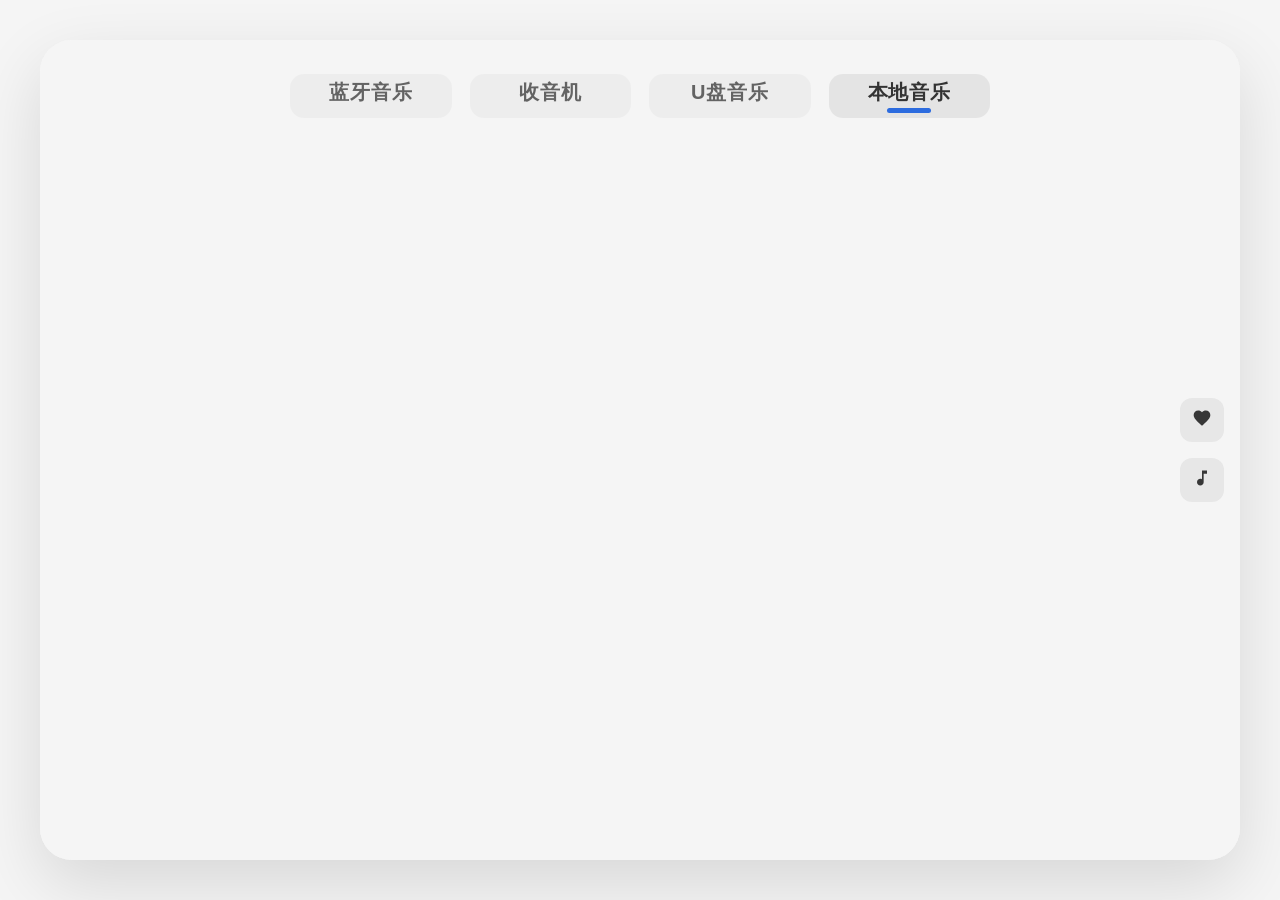
==== web-player/index.html @ 45dc214b "music1.0" ====
<!DOCTYPE html>
<html lang="zh-CN">
<head>
  <meta charset="UTF-8" />
  <meta name="viewport" content="width=device-width, initial-scale=1.0, viewport-fit=cover" />
  <title>三一音乐</title>
  <link rel="stylesheet" href="./styles.css?v=20260715-layout" />
</head>
<body>
  <main class="shell" aria-label="音乐播放器">
    <section class="player-panel" aria-labelledby="appTitle">
      <nav class="tabs" aria-label="音乐来源">
        <button class="tab" data-module="bluetooth" type="button">蓝牙音乐</button>
        <button class="tab" data-module="radio" type="button">收音机</button>
        <button class="tab" data-module="usb" type="button">U盘音乐</button>
        <button class="tab is-active" data-module="local" type="button" aria-current="page">本地音乐</button>
      </nav>

      <div class="hero module-panel is-active" id="localModule">
        <div class="album-container">
          <div class="album-wrap" id="dropZone">
            <img class="album-art" src="./assets/album-cover.png" srcset="./assets/album-cover.png 1x, ./assets/album-cover.png 2x" sizes="(max-width: 767px) 42vw, (max-width: 1199px) 28vw, 220px" alt="专辑封面" />
            <div class="drop-hint">
              <strong>拖拽音频到这里</strong>
              <span>支持 MP3 / WAV / OGG / M4A / LRC</span>
            </div>
          </div>
          <div class="track-meta">
            <h2 id="trackTitle">See You Again</h2>
            <p id="trackArtist">Charlie Puth</p>
          </div>
        </div>
      </div>

      <div class="visualizer-row module-panel is-active" id="localVisualizer">
        <canvas class="audio-visualizer" aria-hidden="true"></canvas>
      </div>

      <div class="side-actions">
        <button class="track-action-button" id="favoritePanelBtn" type="button" title="收藏列表" aria-controls="favoritePanel" aria-expanded="false">
          <svg viewBox="0 0 24 24" width="22" height="22" fill="currentColor"><path d="M12 21.35l-1.45-1.32C5.4 15.36 2 12.28 2 8.5 2 5.42 4.42 3 7.5 3c1.74 0 3.41.81 4.5 2.09C13.09 3.81 14.76 3 16.5 3 19.58 3 22 5.42 22 8.5c0 3.78-3.4 6.86-8.55 11.54L12 21.35z"/></svg>
        </button>
        <button class="track-action-button" id="playlistPanelBtn" type="button" title="播放列表" aria-controls="playlistPanel" aria-expanded="false">
          <svg viewBox="0 0 24 24" width="22" height="22" fill="currentColor"><path d="M12 3v10.55c-.59-.34-1.27-.55-2-.55-2.21 0-4 1.79-4 4s1.79 4 4 4 4-1.79 4-4V7h4V3h-6z"/></svg>
        </button>
      </div>

      <section class="transport module-panel is-active" id="localTransport" aria-label="本地音乐播放控制">
        <div class="progress-row">
          <span id="currentTime">0:00</span>
          <input id="progress" class="range progress" type="range" min="0" max="100" value="0" step="0.1" aria-label="播放进度" />
          <span id="duration">0:00</span>
        </div>
        <div class="controls">
          <button class="icon-button favorite-toggle" id="favoriteToggleBtn" type="button" title="收藏当前曲目" aria-pressed="false">♡</button>
          <button class="icon-button" id="prevBtn" type="button" title="上一首">◀</button>
          <button class="play-button" id="playPauseBtn" type="button" title="播放/暂停" aria-pressed="false">
          <span class="play-icon" aria-hidden="true">▶</span>
          <span class="pause-icon" aria-hidden="true">❚❚</span>
        </button>
          <button class="icon-button" id="nextBtn" type="button" title="下一首">▶</button>
          <button class="icon-button play-mode-button" id="repeatBtn" type="button" title="顺序播放" aria-label="顺序播放" aria-pressed="false"><span class="sequence-icon" aria-hidden="true"><i></i><i></i><i></i></span></button>
          <button class="visually-hidden" id="shuffleBtn" type="button" title="随机播放" aria-pressed="false" tabindex="-1">Shuffle</button>
          <button class="visually-hidden" id="stopBtn" type="button" title="停止" tabindex="-1">Stop</button>
        </div>
        <div class="volume-row">
          <span>音量</span>
          <input id="volume" class="range" type="range" min="0" max="1" value="0.8" step="0.01" aria-label="音量" />
          <strong id="volumeValue">80%</strong>
        </div>
      </section>

      <section class="feature-module usb-module module-panel" id="usbModule" aria-label="U盘音乐">
        <div class="hero" id="usbHero">
          <div class="album-container">
            <div class="album-wrap" id="usbDropZone">
              <img class="album-art" src="./assets/album-cover.png" srcset="./assets/album-cover.png 1x, ./assets/album-cover.png 2x" sizes="(max-width: 767px) 42vw, (max-width: 1199px) 28vw, 220px" alt="专辑封面" />
              <div class="drop-hint">
                <strong>等待USB设备连接</strong>
                <span>支持 MP3 / WAV / OGG / M4A</span>
              </div>
            </div>
            <div class="track-meta">
              <h2 id="usbTrackTitle">未选择音乐</h2>
              <p id="usbTrackMeta">等待USB设备连接</p>
            </div>
          </div>
        </div>
        <div class="visualizer-row" id="usbVisualizer">
          <canvas class="audio-visualizer" aria-hidden="true"></canvas>
        </div>
        <section class="transport module-panel" id="usbTransport" aria-label="U盘音乐播放控制">
          <div class="progress-row">
            <span id="usbCurrentTime">0:00</span>
            <input id="usbProgress" class="range progress" type="range" min="0" max="100" value="0" step="0.1" aria-label="U盘播放进度" />
            <span id="usbDuration">0:00</span>
          </div>
          <div class="controls">
            <button class="icon-button favorite-toggle" id="usbFavoriteToggleBtn" type="button" title="收藏当前曲目" aria-pressed="false">♡</button>
            <button class="icon-button" id="usbPrevBtn" type="button" title="上一首">◀</button>
            <button class="play-button" id="usbPlayBtn" type="button" title="播放/暂停" aria-pressed="false">
              <span class="play-icon" aria-hidden="true">▶</span>
              <span class="pause-icon" aria-hidden="true">❚❚</span>
            </button>
            <button class="icon-button" id="usbNextBtn" type="button" title="下一首">▶</button>
            <button class="icon-button play-mode-button" id="usbPlayModeBtn" type="button" title="顺序播放" aria-label="顺序播放" aria-pressed="false"><span class="sequence-icon" aria-hidden="true"><i></i><i></i><i></i></span></button>
            <button class="visually-hidden" id="usbStopBtn" type="button" title="停止" tabindex="-1">Stop</button>
          </div>
          <div class="volume-row">
            <span>音量</span>
            <input id="usbVolume" class="range" type="range" min="0" max="1" value="0.8" step="0.01" aria-label="U盘音量" />
            <strong id="usbVolumeValue">80%</strong>
          </div>
        </section>
      </section>
      <section class="feature-module bluetooth-module module-panel" id="bluetoothModule" aria-label="蓝牙音乐">
        <div class="bluetooth-stage" role="group" aria-label="蓝牙音乐控制台">
          <div class="bluetooth-offline" id="btOfflinePanel">
            <img src="./assets/bluetooth/bt-offline.png" alt="蓝牙未连接" />
            <p>蓝牙音频尚未连接</p>
            <button class="bluetooth-open-button" id="btScanBtn" type="button">搜索蓝牙</button>
          </div>
          <div class="bluetooth-player" id="btPlayerPanel">
            <div class="bluetooth-album">
              <img src="./assets/bluetooth/bt-album.png" alt="蓝牙音乐封面" />
            </div>
            <h2 id="btNowPlaying">Bluetooth device not connected</h2>
            <p id="btDeviceMeta">Connect a device to use playback controls</p>
            <div class="bluetooth-track-meta"><span id="btArtist">Bluetooth Audio</span><span id="btAlbum">External Device</span></div>
            <div class="visualizer-row" id="btVisualizer">
              <canvas class="audio-visualizer" aria-hidden="true"></canvas>
            </div>
            <div class="bluetooth-progress">
              <span id="btElapsed">0:00</span>
              <div class="bluetooth-progress-track" id="btProgressTrack" role="slider" aria-label="蓝牙播放进度" aria-valuemin="0" aria-valuemax="232" aria-valuenow="0" tabindex="0"><i id="btProgressNeedle"></i></div>
              <span id="btDuration">--:--</span>
            </div>
            <div class="feature-controls bluetooth-controls">
              <button class="icon-button" id="btPrevBtn" type="button" aria-label="上一首">Prev</button>
              <button class="play-button small-play" id="btPlayBtn" type="button" aria-label="播放或暂停">
                <span class="play-icon" aria-hidden="true">▶</span>
                <span class="pause-icon" aria-hidden="true">❚❚</span>
              </button>
              <button class="icon-button" id="btNextBtn" type="button" aria-label="下一首">Next</button>
            </div>
            <div class="bluetooth-mode-row">
              <button class="bluetooth-mode-button" id="btPlayModeBtn" type="button">全部循环</button>
              <button class="bluetooth-mode-button" id="btDisconnectBtn" type="button">断开连接</button>
            </div>
            <div class="module-volume bluetooth-volume">
              <input id="btVolume" class="range" type="range" min="0" max="1" value="0.7" step="0.01" aria-label="蓝牙音量" />
              <strong id="btVolumeValue">70%</strong>
            </div>
          </div>
          <p class="module-status bluetooth-status" id="btStatus">点击搜索蓝牙，查找可连接设备</p>
          <div class="bluetooth-device-panel">
            <div class="bluetooth-device-head"><span>可用设备</span><button class="bluetooth-refresh-button" id="btRefreshBtn" type="button">搜索设备</button></div>
            <ol class="device-list" id="btDeviceList" aria-live="polite"></ol>
          </div>
        </div>
      </section>

      <section class="feature-module radio-module module-panel" id="radioModule" aria-label="收音机">
        <div class="radio-stage" role="group" aria-label="收音机控制台">
          <div class="radio-mode-row">
            <div class="radio-band-switch" role="group" aria-label="收音机模式"><button class="is-active" id="radioFmBtn" type="button">FM</button><button id="radioAmBtn" type="button">AM</button></div>
          </div>
          <div class="radio-frequency-display"><span id="radioFrequency">87.0</span><div class="radio-meta-stack"><span id="radioStereo" class="stereo-icon" aria-hidden="true">ST</span><span id="radioSignal">3级</span><small id="radioUnit">MHz</small></div></div>
          <div class="radio-program-info" aria-live="polite"><strong id="radioStationName">City FM</strong><span id="radioProgramName">Morning Live</span><small id="radioHostName">Host: Studio</small></div>
          <div class="frequency-rail" aria-hidden="true"><span id="radioFreqMin">87.0</span><div class="frequency-track"><i id="radioNeedle"></i></div><span id="radioFreqMax">108.0</span></div>
          <p class="module-status" id="radioStatus">收音机待机，点击播放开始调频</p>
          <div class="radio-controls-row">
            <button class="icon-button" id="radioFavoriteBtn" type="button" title="收藏当前电台" aria-pressed="false">
              <img src="assets/radio/favorite.png" alt="收藏" width="48" height="48"/>
            </button>
            <div class="radio-controls-group">
              <button class="icon-button" id="radioPrevStationBtn" type="button" title="上一台">
                <img src="assets/radio/prev-station.png" alt="上一台" width="48" height="48"/>
              </button>
              <button class="icon-button" id="radioTuneDownBtn" type="button" title="微调频左">
                <img src="assets/radio/tune-down.png" alt="微调频左" width="48" height="48"/>
              </button>
              <button class="play-button" id="radioPlayBtn" type="button" title="播放/暂停">
                <img class="play-icon" src="assets/radio/play.png" alt="播放" width="56" height="56"/>
                <div class="pause-icon" aria-hidden="true">
                  <svg viewBox="0 0 70 70" width="56" height="56" fill="none">
                    <circle cx="35" cy="35" r="35" fill="#2181FF"/>
                    <path fill-rule="evenodd" clip-rule="evenodd" d="M28 20.571V48.8813C28 49.9173 29.1398 50.5496 30.0195 50.0001L35 47.0881V22.9119L30.0195 19.4521C29.1398 18.9026 28 19.535 28 20.571Z" fill="white"/>
                    <path fill-rule="evenodd" clip-rule="evenodd" d="M42 20.571V48.8813C42 49.9173 43.1398 50.5496 44.0195 50.0001L49 47.0881V22.9119L44.0195 19.4521C43.1398 18.9026 42 19.535 42 20.571Z" fill="white"/>
                  </svg>
                </div>
              </button>
              <button class="icon-button" id="radioTuneUpBtn" type="button" title="微调频右">
                <img src="assets/radio/tune-up.png" alt="微调频右" width="48" height="48"/>
              </button>
              <button class="icon-button" id="radioNextStationBtn" type="button" title="下一台">
                <img src="assets/radio/next-station.png" alt="下一台" width="48" height="48"/>
              </button>
            </div>
            <button class="icon-button" id="radioScanBtn" type="button" title="搜台">
              <img src="assets/radio/scan.png" alt="搜台" width="48" height="48"/>
            </button>
          </div>
          <div class="radio-list-container">
            <div class="radio-list-head"><h3>电台列表</h3><span id="radioModeLabel">全部电台</span></div>
            <div class="preset-grid" id="presetGrid" aria-live="polite"></div>
          </div>
          <div class="module-volume"><button class="radio-volume-step" id="radioVolumeDownBtn" type="button">-</button><span>音量</span><input id="radioVolume" class="range" type="range" min="0" max="1" value="0.6" step="0.01" aria-label="收音机音量" /><strong id="radioVolumeValue">60%</strong><button class="radio-volume-step" id="radioVolumeUpBtn" type="button">+</button></div>
        </div>
      </section>

    </section>

    <aside class="drawer-panel favorite-panel" id="favoritePanel" aria-labelledby="favoriteTitle" aria-hidden="true">
      <div class="playlist-head"><div><p class="eyebrow">Favorite List</p><h2 id="favoriteTitle">收藏列表 <span id="favoriteCount">(0)</span></h2></div><button class="drawer-close" data-close-panel type="button" title="关闭收藏列表">×</button></div>
      <ol class="playlist" id="favoriteList" aria-live="polite"></ol>
    </aside>

    <aside class="drawer-panel playlist-panel" id="playlistPanel" aria-labelledby="playlistTitle" aria-hidden="true">
      <div class="playlist-head"><div><p class="eyebrow">Music List</p><h2 id="playlistTitle">音乐列表 <span id="trackCount">(0)</span></h2></div><label class="import-button" id="importButton">导入音乐<input id="fileInput" type="file" accept="audio/*,.mp3,.wav,.ogg,.m4a,.aac,.flac,.opus" multiple /></label><button class="scan-button" id="playlistScanBtn" type="button">扫描文件</button><button class="drawer-close" data-close-panel type="button" title="关闭播放列表">×</button></div>
      <div class="playlist-tools"><input id="searchInput" type="search" placeholder="搜索歌曲或歌手" aria-label="搜索播放列表" /><button id="clearBtn" type="button">清空列表</button><button id="usbSortBtn" type="button" class="sort-button">排序</button></div>
      <section class="import-progress-panel" id="importProgressPanel" aria-live="polite" aria-hidden="true"><div class="import-progress-head"><strong id="importProgressTitle">导入准备中</strong><span id="importProgressCount">0/0</span></div><div class="import-progress-bar" aria-hidden="true"><i id="importProgressFill"></i></div><ol class="import-status-list" id="importStatusList"></ol><div class="import-result" id="importResult" hidden><p id="importResultSummary"></p><ul id="importFailedList"></ul></div></section>
      <ol class="playlist" id="playlist" aria-live="polite"></ol>
      <footer class="tips"><span>Space 播放/暂停</span><span>← / → 快退快进</span><span>↑ / ↓ 调节音量</span></footer>
    </aside>

    <div class="usb-toast" id="usbToast" role="status" aria-live="polite"></div>
    <button class="drawer-backdrop" id="drawerBackdrop" type="button" aria-label="关闭面板"></button>
  </main>
  <audio id="audio">
  <script src="./app.js?v=20260715-layout"></script>
</body>
</html>
---- web-player/styles.css ----
:root {
  --bg: #11172a;
  --surface: rgba(24, 32, 58, 0.94);
  --surface-strong: rgba(28, 38, 70, 0.98);
  --text: #f1f4ff;
  --muted: #9aa3bb;
  --muted-strong: #c8cde0;
  --blue: #2d6cdf;
  --blue-press: #1f55b8;
  --line: rgba(241, 244, 255, 0.14);
  --danger: #e60000;
  --shadow: 0 24px 68px rgba(0, 0, 0, 0.32);
  --white: #fff;
  --white-03: rgba(255, 255, 255, 0.03);
  --white-06: rgba(255, 255, 255, 0.06);
  --white-07: rgba(255, 255, 255, 0.07);
  --white-08: rgba(255, 255, 255, 0.08);
  --white-09: rgba(255, 255, 255, 0.09);
  --white-1: rgba(255, 255, 255, 0.1);
  --white-12: rgba(255, 255, 255, 0.12);
  --white-14: rgba(255, 255, 255, 0.14);
  --white-16: rgba(255, 255, 255, 0.16);
  --white-18: rgba(255, 255, 255, 0.18);
  --white-22: rgba(255, 255, 255, 0.22);
  --white-32: rgba(255, 255, 255, 0.32);
  --white-42: rgba(255, 255, 255, 0.42);
  --white-52: rgba(255, 255, 255, 0.52);
  --white-58: rgba(255, 255, 255, 0.58);
  --white-62: rgba(255, 255, 255, 0.62);
  --white-68: rgba(255, 255, 255, 0.68);
  --white-72: rgba(255, 255, 255, 0.72);
  --white-76: rgba(255, 255, 255, 0.76);
  --white-82: rgba(255, 255, 255, 0.82);
  --black: #000;
  --black-3: rgba(5, 8, 18, 0.3);
  --black-32: rgba(0, 0, 0, 0.32);
  --black-44: rgba(0, 0, 0, 0.44);
  --black-48: rgba(0, 0, 0, 0.48);
  --black-7: rgba(7, 11, 30, 0.7);
  --black-76: rgba(0, 0, 0, 0.76);
  --black-82: rgba(10, 14, 28, 0.82);
  --black-86: rgba(8, 12, 27, 0.86);
  --feature-bg: #000;
  --feature-text: #fff;
  --feature-muted: #bababa;
  --feature-muted-strong: #d8d8d8;
  --feature-border: #535c7e;
  --feature-active-bg: #f7f7f8;
  --feature-active-text: #111;
  --feature-control-bg: #1a1c1d;
  --feature-control-text: #e1e1e1;
  --feature-disabled: #ada8ad;
  --feature-success: #7ee2a8;
  --feature-info: #9fb9ff;
  --feature-warning: #ffd66b;
  --feature-error: #ff8c8c;
  --track-bg: #3b3f4a;
  --track-inner: #313746;
  --track-outer: #242c48;
  --track-border: rgba(255, 255, 255, 0.07);
  --track-glow: rgba(10, 14, 28, 0.72);
  --album-blur: rgba(10, 14, 28, 0.08);
  --scrollbar-thumb: rgba(255, 255, 255, 0.22);
  --scrollbar-thumb-light: rgba(255, 255, 255, 0.42);
  --progress-bg: rgba(255, 255, 255, 0.18);
  --progress-thumb: #fff;
  --progress-thumb-shadow: rgba(255, 255, 255, 0.14);
  --radio-bg: #000;
  --radio-frequency: #fff;
  --radio-frequency-small: rgba(255, 255, 255, 0.68);
  --radio-program: #d8d8d8;
  --radio-program-strong: #fff;
  --radio-program-muted: #adacad;
  --radio-band-bg: rgba(255, 255, 255, 0.06);
  --radio-band-text: rgba(255, 255, 255, 0.62);
  --radio-band-active-bg: rgba(255, 255, 255, 0.94);
  --radio-band-active-text: #111;
  --radio-stage-band-bg: rgba(43, 44, 55, 0.52);
  --radio-stage-band-text: #aca8ad;
  --radio-stage-band-active-bg: #f7f7f8;
  --radio-stage-band-active-text: #150e0d;
  --radio-favorite: #bababa;
  --radio-favorite-active: #ffd66b;
  --radio-favorite-bg: rgba(255, 255, 255, 0.06);
  --radio-favorite-active-bg: rgba(255, 214, 107, 0.16);
  --radio-frequency-track: rgba(255, 255, 255, 0.16);
  --radio-frequency-bar: #919191;
  --radio-frequency-bar-dot: #919191;
  --radio-frequency-thumb: #fff;
  --radio-frequency-thumb-shadow: rgba(255, 255, 255, 0.12);
  --radio-presets-bg: transparent;
  --radio-presets-text: #ada8ad;
  --radio-presets-active-bg: #1a1c1d;
  --radio-presets-active-text: #fff;
  --radio-presets-favorite-text: #e1e1e1;
  --radio-presets-signal: rgba(255, 255, 255, 0.18);
  --radio-presets-signal-active: #fff;
  --radio-empty-text: #ada8ad;
  --radio-empty-bg: rgba(255, 255, 255, 0.04);
  --radio-stage-controls-bg: rgba(255, 255, 255, 0.15);
  --radio-stage-controls-text: #ffffff;
  --radio-stage-play-bg: #f7f7f8;
  --radio-stage-play-text: #111;
  --radio-stage-play-border: rgba(255, 255, 255, 0.82);
  --radio-stage-volume-bg: #2b2c37;
  --radio-stage-volume-thumb-shadow: none;
  --radio-controls-group-bg: rgba(255, 255, 255, 0.08);
  --radio-controls-icon-color: #ffffff;
  --radio-controls-icon-bg: rgba(255, 255, 255, 0.1);
  --radio-controls-icon-hover-bg: rgba(255, 255, 255, 0.15);
  --radio-controls-icon-active-bg: rgba(255, 255, 255, 0.2);
  --radio-controls-icon-filter: invert(0.95) hue-rotate(180deg);
  --bluetooth-bg: #000;
  --bluetooth-text: #fff;
  --bluetooth-muted: #bababa;
  --bluetooth-muted-strong: #d8d8d8;
  --bluetooth-border: #535c7e;
  --bluetooth-album: #d8d8d8;
  --bluetooth-device-text: #ffffff;
  --bluetooth-device-meta: #d7def2;
  --bluetooth-device-paired: #8fa8ff;
  --bluetooth-device-connected: #8ff0b4;
  --bluetooth-device-connect-bg: transparent;
  --bluetooth-device-connect-text: #e1e1e1;
  --bluetooth-device-connect-active-bg: #f7f7f8;
  --bluetooth-device-connect-active-text: #111;
  --bluetooth-progress-bg: #101010;
  --bluetooth-progress-fill: #e1e1e1;
  --bluetooth-progress-thumb: #e1e1e1;
  --bluetooth-controls-bg: transparent;
  --bluetooth-controls-text: #e1e1e1;
  --bluetooth-controls-play-bg: #f7f7f8;
  --bluetooth-controls-play-text: #111;
  --bluetooth-controls-play-shadow: 0 0 0 0 rgba(255, 255, 255, 0);
  --bluetooth-controls-play-active-bg: #7ee2a8;
  --bluetooth-controls-play-active-text: #03150b;
  --bluetooth-controls-play-active-shadow: 0 0 0 8px rgba(126, 226, 168, 0.15);
  --bluetooth-status: #f4f7ff;
  --bluetooth-device-head: #ada8ad;
  --bluetooth-empty-text: #6d6e6f;
  --bluetooth-empty-border: rgba(255, 255, 255, 0.12);
  --bluetooth-progress-playing-bg: #131313;
  --bluetooth-controls-playing-bg: #e1e1e1;
  --bluetooth-controls-playing-text: #0e0e0e;
  --bluetooth-controls-playing-shadow: none;
  --bt-fill: 0%;
  --radio-fill: 51%;
  --dialog-bg: rgba(17, 23, 42, 0.96);
  --dialog-now-playing-bg: rgba(8, 12, 27, 0.42);
  --dialog-summary-bg: rgba(8, 12, 27, 0.36);
  --import-panel-bg: rgba(8, 12, 27, 0.46);
  --playlist-input-bg: rgba(13, 18, 34, 0.82);
  --preset-name-color: rgba(255, 255, 255, 0.56);
  --blue-hover: #377cff;
  --import-error-text: #ffb1b1;
  --bluetooth-device-meta-color: #f2f6ff;
  --bluetooth-track-meta-color: #d8e2ff;
  --bluetooth-track-meta-playing-color: #828282;
  /* Native Android injects the real status-bar inset; CSS env() remains as a browser fallback. */
  --native-status-bar-top: 24px;
  --status-gap: 8px;
  --status-safe-top: max(18px, calc(env(safe-area-inset-top) + var(--status-gap)), calc(var(--native-status-bar-top) + var(--status-gap)));
  --tabs-block-height: 54px;
  --module-safe-top: calc(var(--status-safe-top) + var(--tabs-block-height));

  font-family: Roboto, "PingFang SC", "Microsoft YaHei", Arial, sans-serif;
}

* { box-sizing: border-box; -webkit-tap-highlight-color: transparent; }
html, body { width: 100%; height: 100%; margin: 0; color: var(--text); background-color: var(--bg); background-image: url("./assets/blue-texture.png"); background-size: cover; background-position: center; overflow: hidden; overscroll-behavior: none; }
body { min-width: 320px; display: flex; justify-content: center; align-items: center; font-size: 16px; line-height: 1.55; }
button, input { font: inherit; }
button { min-width: 44px; min-height: 44px; border: 0; color: inherit; cursor: pointer; user-select: none; }
button:disabled { cursor: not-allowed; opacity: 0.42; }
button:focus-visible, input:focus-visible { outline: 3px solid rgba(72, 132, 255, 0.86); outline-offset: 3px; }
button:active:not(:disabled) { transform: scale(0.96); }
h1, h2, h3, p { margin: 0; }

.visually-hidden { position: absolute !important; width: 1px !important; height: 1px !important; padding: 0 !important; margin: -1px !important; overflow: hidden !important; clip: rect(0, 0, 0, 0) !important; white-space: nowrap !important; border: 0 !important; }

/* Mobile-first shell: content stays centered and fills the available viewport. */
.shell { position: relative; width: min(100vw, 1440px); height: 100dvh; min-height: 560px; max-height: 100dvh; margin: 0 auto; overflow: hidden; background: var(--bg); box-shadow: var(--shadow); }
.player-panel { position: absolute; inset: 0; overflow: hidden; isolation: isolate; background-color: var(--bg); background-image: url("./assets/blue-texture.png"); background-size: cover; background-position: center; }
.player-panel::before { position: absolute; inset: 0; content: ""; background: rgba(17, 23, 42, 0.82); pointer-events: none; z-index: -1; }
.module-panel { display: none; }
.module-panel.is-active { display: block; }
.hero.module-panel.is-active {
  display: flex;
}
.feature-module.bluetooth-module.is-active,
.feature-module.radio-module.is-active {
  display: flex !important;
  align-items: center;
  justify-content: center;
}
body:not(.module-local) #localModule,
body:not(.module-local) #localTransport {
  display: none !important;
}

body.module-bluetooth .bluetooth-module { display: flex; align-items: center; justify-content: center; }
body.module-radio .radio-module { display: flex; align-items: center; justify-content: center; }
body.module-usb .usb-module { display: block; }
body.module-usb #localModule,
body.module-usb #localTransport {
  display: none !important;
}
body.module-radio .side-actions { display: none; }

.tabs { position: absolute; left: max(16px, env(safe-area-inset-left)); right: max(16px, env(safe-area-inset-right)); top: var(--status-safe-top); z-index: 5; display: grid; grid-template-columns: repeat(4, minmax(0, 1fr)); gap: 8px; max-width: 680px; margin: 0 auto; }
.tab { position: relative; min-height: 44px; padding: 0 8px 8px; border-radius: 14px; color: var(--white-58); background: var(--white-03); font-size: clamp(14px, 4vw, 18px); font-weight: 600; letter-spacing: .04em; }
.tab.is-active { color: var(--text); background: var(--white-07); }
.tab.is-active::after { position: absolute; left: 50%; bottom: 5px; width: 44px; height: 5px; content: ""; border-radius: 999px; transform: translateX(-50%); background: var(--blue); }

.hero { position: absolute; left: 16px; right: 16px; top: max(clamp(88px, 13dvh, 132px), calc(var(--module-safe-top) + 12px)); bottom: 380px; display: flex; flex-direction: row; align-items: center; justify-content: center; gap: 24px; text-align: center; }
.hero .album-container { display: flex; flex-direction: column; align-items: center; gap: 16px; }
.hero .album-wrap { flex-shrink: 0; }
.hero .track-meta { text-align: center; }
.album-wrap { position: relative; overflow: hidden; }
.bluetooth-album { position: relative; }

.visualizer-row {
  position: absolute;
  left: 16px;
  right: 16px;
  bottom: calc(max(18px, env(safe-area-inset-bottom)) + 180px);
  height: 220px;
  display: flex;
  align-items: center;
  justify-content: center;
  pointer-events: none;
}

.visualizer-row .audio-visualizer {
  width: 100%;
  height: 100%;
  opacity: 0;
  transition: opacity 0.3s ease;
}

.visualizer-row .audio-visualizer.is-active {
  opacity: 1;
}
.side-actions { position: absolute; right: 16px; top: 50%; transform: translateY(-50%); display: flex; flex-direction: column; align-items: center; justify-content: center; gap: 16px; z-index: 5; }
body.has-drawer .side-actions { display: none; }
.side-actions .track-action-button svg { width: 20px; height: 20px; }
.album-wrap { position: relative; width: clamp(200px, min(60vw, 42dvh), 340px); aspect-ratio: 1; display: grid; place-items: center; overflow: hidden; border-radius: 50%; background: repeating-radial-gradient(circle, var(--white-08) 0 1px, rgba(255,255,255,.02) 1px 3px), radial-gradient(circle, var(--track-bg) 0%, var(--track-inner) 68%, var(--track-outer) 69%, #1c2441 78%, transparent 79%); box-shadow: 0 26px 58px var(--black-7), inset 0 0 0 1px var(--track-border); transition: transform 220ms ease, box-shadow 220ms ease; }
.album-wrap::before { position: absolute; inset: -18%; content: ""; background-image: var(--album-bg, url("./assets/album-cover.png")); background-size: cover; background-position: center; filter: blur(18px); opacity: .42; transform: scale(1.08); }
.album-wrap::after { position: absolute; inset: 0; content: ""; background: radial-gradient(circle, var(--album-blur) 0 54%, var(--track-glow) 100%); pointer-events: none; }
.album-wrap.is-playing { animation: spin 18s linear infinite; }
.album-wrap.is-dragging { box-shadow: 0 0 0 4px rgba(45,108,223,.38), 0 26px 58px var(--black-76); }
.album-art { position: relative; z-index: 1; width: 67%; height: 67%; object-fit: cover; border-radius: 50%; box-shadow: 0 10px 28px rgba(0,0,0,.28); }
.drop-hint { position: absolute; left: 8%; right: 8%; bottom: 13%; z-index: 2; display: grid; gap: 2px; padding: 8px 10px; border-radius: 999px; color: var(--white); background: rgba(7,10,20,.7); font-size: 12px; opacity: 0; pointer-events: none; transition: opacity 180ms ease; }
.album-wrap:hover .drop-hint, .album-wrap.is-dragging .drop-hint { opacity: 1; }
.track-meta { display: grid; gap: 4px; min-width: 0; }
.eyebrow, #appTitle { display: none; }
#trackTitle, #usbTrackTitle { max-width: min(88vw, 560px); overflow: hidden; color: var(--text); font-size: clamp(22px, 6vw, 30px); font-weight: 700; line-height: 1.25; text-overflow: ellipsis; white-space: nowrap; }
#trackArtist, #usbTrackMeta { max-width: min(88vw, 560px); overflow: hidden; color: var(--muted); font-size: clamp(14px, 4vw, 18px); line-height: 1.55; text-overflow: ellipsis; white-space: nowrap; }

.track-info-row { display: flex; align-items: center; justify-content: space-between; width: 100%; gap: 16px; }
.track-info-row .track-meta { flex: 1; min-width: 0; text-align: left; }
.track-actions { display: flex; gap: 12px; }
.track-action-button { width: 44px; height: 44px; border-radius: 12px; color: var(--white-76); background: var(--white-06); font-size: 22px; line-height: 1; transition: background-color 160ms ease, color 160ms ease; }
.track-action-button:hover, .track-action-button:focus-visible, .track-action-button.is-active { color: var(--white); background: rgba(45,108,223,.22); }


.transport { position: absolute; left: 16px; right: 16px; bottom: calc(max(18px, env(safe-area-inset-bottom)) + 55px); display: flex; flex-direction: column; gap: 32px; }
.progress-row { display: grid; grid-template-columns: 42px minmax(0, 1fr) 42px; align-items: center; gap: 10px; color: var(--muted-strong); font-size: 14px; font-variant-numeric: tabular-nums; }
.progress-row span:first-child { text-align: right; }
.range { width: 100%; height: 8px; appearance: none; border-radius: 999px; background: linear-gradient(to right, var(--text) var(--fill, 0%), var(--progress-bg) var(--fill, 0%)); outline: none; }
.range::-webkit-slider-thumb { width: 20px; height: 20px; appearance: none; border: 0; border-radius: 50%; background: var(--progress-thumb); box-shadow: 0 0 0 4px var(--progress-thumb-shadow); }
.range::-moz-range-thumb { width: 20px; height: 20px; border: 0; border-radius: 50%; background: var(--progress-thumb); box-shadow: 0 0 0 4px var(--progress-thumb-shadow); }
.controls { display: grid; grid-template-columns: repeat(5, minmax(44px, 1fr)); align-items: center; justify-items: center; gap: 10px; width: 100%; max-width: 620px; margin: 0 auto; }
.icon-button, .play-button, .import-button, .playlist-tools button, .drawer-close, .side-button, .feature-button, .device-connect, .preset-button, .mini-button { display: inline-flex; align-items: center; justify-content: center; transition: background-color 160ms ease, color 160ms ease, opacity 160ms ease, transform 160ms ease, box-shadow 160ms ease; }
.icon-button { width: 48px; height: 48px; padding: 0; border-radius: 50%; color: var(--text); background: var(--white-06); font-size: 26px; line-height: 1; }
.icon-button:hover, .icon-button:focus-visible, .icon-button[aria-pressed="true"] { color: var(--text); background: rgba(45,108,223,.24); }
.play-mode-button { color: var(--text); font-size: 0; font-weight: 700; }
.play-mode-button[data-mode="loop"] { background: rgba(45,108,223,.3); }
.play-mode-button[data-mode="single"] { background: rgba(126,226,168,.2); }
.play-mode-button[data-mode="random"] { background: rgba(255,255,255,.13); }
.play-mode-button[data-mode="list"] { color: var(--muted-strong); background: var(--white-06); }
.play-mode-glyph { position: relative; display: inline-block; width: 24px; height: 24px; color: currentColor; }
.play-mode-svg { display: block; width: 24px; height: 24px; overflow: visible; color: currentColor; }
.play-mode-glyph-list { display: grid; align-content: center; gap: 4px; }
.play-mode-glyph-list i { display: block; width: 22px; height: 3px; margin: 0 auto; border-radius: 999px; background: currentColor; box-shadow: 0 0 8px rgba(255,255,255,.16); }
.sequence-icon { display: grid; gap: 4px; width: 22px; }
.sequence-icon i { display: block; height: 3px; border-radius: 999px; background: var(--text); }
.favorite-toggle { color: var(--white); background: transparent; font-size: 34px; text-shadow: 0 0 0 rgba(0,0,0,0); }
.favorite-toggle[aria-pressed="false"] { color: var(--white); background: transparent; }
.favorite-toggle[aria-pressed="true"] { color: var(--danger); background: rgba(230,0,0,.12); animation: heartPulse 240ms ease; }
.play-button { width: 68px; height: 68px; padding-left: 4px; border-radius: 50%; color: var(--white); background: var(--blue); font-size: 32px; line-height: 1; box-shadow: 0 14px 34px rgba(45,108,223,.28); display: flex; align-items: center; justify-content: center; }
.play-button:hover, .play-button:focus-visible { background: var(--blue-hover); }
.play-button:active { background: var(--blue-press); }
.play-button .pause-icon { display: none; }
.play-button.is-playing .play-icon { display: none; }
.play-button.is-playing .pause-icon { display: inline; }

.placeholder-overlay {
  position: absolute;
  inset: 0;
  display: flex;
  align-items: center;
  justify-content: center;
  color: rgba(255,255,255,0.4);
  font-size: 28px;
  pointer-events: none;
  z-index: 0;
}
.volume-row { display: grid; grid-template-columns: 42px minmax(0, 1fr) 48px; align-items: center; gap: 12px; max-width: 520px; width: 100%; margin: 0 auto; color: var(--muted-strong); font-size: 14px; }
.volume-row strong { text-align: right; }



.drawer-backdrop { position: absolute; inset: 0; z-index: 6; background: var(--black-3); opacity: 0; pointer-events: none; transition: opacity 220ms ease; }
.shell.has-drawer .drawer-backdrop { opacity: 1; pointer-events: auto; }
.drawer-panel { position: absolute; top: 0; right: 0; z-index: 7; width: min(92vw, 420px); height: 100%; display: flex; min-width: 0; flex-direction: column; padding: max(22px, env(safe-area-inset-top)) 18px max(22px, env(safe-area-inset-bottom)); background: var(--surface-strong); border-left: 1px solid var(--line); box-shadow: -28px 0 68px var(--black-44); transform: translateX(104%); opacity: 0; pointer-events: none; transition: transform 260ms cubic-bezier(.22,1,.36,1), opacity 200ms ease; }
.drawer-panel.is-open { transform: translateX(0); opacity: 1; pointer-events: auto; }
.usb-toast { position: absolute; left: 50%; top: calc(var(--status-safe-top) + 54px); z-index: 12; max-width: min(86vw, 520px); padding: 10px 16px; border: 1px solid var(--white-14); border-radius: 999px; color: var(--white); background: var(--black-86); box-shadow: 0 14px 34px var(--black-32); opacity: 0; pointer-events: none; transform: translate(-50%, -12px); transition: opacity 180ms ease, transform 180ms ease; }
.usb-toast.is-visible { opacity: 1; transform: translate(-50%, 0); }
.feature-module.usb-module { display: none; position: absolute; inset: 0; left: 0; right: 0; top: 0; bottom: 0; overflow: visible; padding: 0; }
body.module-usb .feature-module.usb-module { display: block; }
.usb-module .hero { position: absolute; left: 16px; right: 16px; top: max(clamp(88px, 13dvh, 132px), calc(var(--module-safe-top) + 12px)); bottom: 380px; display: flex; flex-direction: row; align-items: center; justify-content: center; gap: 24px; text-align: center; }
.usb-module .visualizer-row { position: absolute; left: 16px; right: 16px; bottom: calc(max(18px, env(safe-area-inset-bottom)) + 220px); height: 180px; display: flex; align-items: center; justify-content: center; pointer-events: none; }
.usb-module .hero .album-container { display: flex; flex-direction: column; align-items: center; gap: 16px; }
.usb-module .hero .album-wrap { flex-shrink: 0; }
.usb-module .hero .track-meta { text-align: center; }
.usb-summary { display: none; }
.usb-folder-list { display: none; }
.usb-folder-item { margin-top: 10px; overflow: hidden; border: 1px solid var(--white-1); border-radius: 18px; background: rgba(255,255,255,.05); }
.usb-folder-button { width: 100%; display: grid; grid-template-columns: 44px minmax(0, 1fr) auto; align-items: center; gap: 10px; padding: 12px; color: var(--text); background: transparent; text-align: left; }
.usb-folder-thumb { width: 44px; height: 44px; display: grid; place-items: center; border-radius: 14px; color: var(--text); background: rgba(45,108,223,.26); font-size: 22px; }
.usb-folder-name { display: block; overflow: hidden; font-weight: 700; text-overflow: ellipsis; white-space: nowrap; }
.usb-folder-meta { display: block; margin-top: 3px; overflow: hidden; color: var(--muted); font-size: 13px; text-overflow: ellipsis; white-space: nowrap; }
.usb-song-list { display: none; margin: 0; padding: 0 12px 10px 66px; list-style: none; }
.usb-folder-item.is-open .usb-song-list { display: block; }
.usb-song-item { display: grid; grid-template-columns: minmax(0, 1fr) auto; gap: 10px; padding: 9px 0; border-top: 1px solid var(--white-08); color: var(--muted-strong); cursor: pointer; }
.usb-song-item.is-active { color: var(--text); }
.usb-song-item strong, .usb-song-item span { overflow: hidden; text-overflow: ellipsis; white-space: nowrap; }
.usb-song-item span { color: var(--muted); font-size: 12px; }
.playlist-head, .playlist-tools, .tips { display: flex; align-items: center; }
.playlist-head { justify-content: space-between; gap: 10px; }
.playlist-head .eyebrow { display: block; color: var(--muted); font-size: 12px; letter-spacing: .18em; text-transform: uppercase; }
.playlist-head h2 { margin-top: 6px; font-size: clamp(21px, 6vw, 26px); font-weight: 700; line-height: 1.25; }
#trackCount, #favoriteCount { color: var(--muted); font-size: 16px; }
.import-button { position: relative; flex: 0 0 auto; min-width: 88px; height: 44px; padding: 0 14px; overflow: hidden; border-radius: 999px; color: var(--white); background: var(--blue); font-size: 14px; font-weight: 700; cursor: pointer; }
.import-button input { position: absolute; inset: 0; opacity: 0; cursor: pointer; }
.playlist-head .scan-button { flex: 0 0 auto; min-width: 88px; height: 44px; padding: 0 14px; border-radius: 999px; color: var(--white); background: var(--blue); font-size: 14px; font-weight: 700; cursor: pointer; display: none; }
body.module-usb .playlist-head .scan-button { display: inline-flex; align-items: center; justify-content: center; }
body.module-usb .playlist-head .import-button { display: none; }
.drawer-close { flex: 0 0 auto; width: 44px; height: 44px; border-radius: 50%; color: var(--text); background: var(--white-09); font-size: 26px; }
.playlist-tools { gap: 10px; margin-top: 20px; }
.playlist-tools input { width: 100%; min-width: 0; height: 44px; padding: 0 14px; border: 1px solid var(--line); border-radius: 14px; color: var(--text); background: var(--playlist-input-bg); outline: none; font-size: 15px; }
.playlist-tools button { flex: 0 0 auto; min-height: 44px; padding: 0 14px; border-radius: 14px; color: var(--muted-strong); background: var(--white-08); }
.playlist-tools .scan-button { color: var(--blue); background: rgba(45,108,223,.18); }
.playlist-tools .sort-button { display: none; }
body.module-usb .playlist-tools .sort-button { display: inline-flex; align-items: center; justify-content: center; color: var(--blue); background: rgba(45,108,223,.18); }
.playlist-tools .scan-button:hover, .playlist-tools .scan-button:focus-visible { background: rgba(45,108,223,.28); }
.import-progress-panel { display: none; margin-top: 14px; padding: 12px; border: 1px solid var(--white-12); border-radius: 16px; background: var(--import-panel-bg); }
.import-progress-panel.is-visible { display: block; }
.import-progress-head { display: flex; align-items: center; justify-content: space-between; gap: 12px; color: var(--muted-strong); font-size: 13px; }
.import-progress-head strong { min-width: 0; overflow: hidden; color: var(--text); text-overflow: ellipsis; white-space: nowrap; }
.import-progress-head span { flex: 0 0 auto; color: var(--muted); font-variant-numeric: tabular-nums; }
.import-progress-bar { height: 6px; margin-top: 10px; overflow: hidden; border-radius: 999px; background: var(--white-12); }
.import-progress-bar i { display: block; width: 0; height: 100%; border-radius: inherit; background: var(--blue); transition: width 160ms ease; }
.import-status-list { max-height: 132px; margin: 10px 0 0; padding: 0; list-style: none; overflow-y: auto; overscroll-behavior: contain; }
.import-status-item { display: grid; grid-template-columns: minmax(0,1fr) auto; align-items: center; gap: 10px; padding: 7px 0; color: var(--muted); font-size: 12px; border-top: 1px solid var(--white-08); }
.import-status-item strong { min-width: 0; overflow: hidden; color: var(--muted-strong); font-weight: 500; text-overflow: ellipsis; white-space: nowrap; }
.import-status-item span { max-width: 160px; overflow: hidden; text-align: right; text-overflow: ellipsis; white-space: nowrap; }
.import-status-item.is-processing span { color: var(--feature-info); }
.import-status-item.is-success span { color: var(--feature-success); }
.import-status-item.is-error span { color: var(--feature-error); }
.import-result { margin-top: 10px; padding-top: 10px; border-top: 1px solid var(--white-1); color: var(--muted-strong); font-size: 12px; }
.import-result p { margin: 0; color: var(--text); }
.import-result ul { max-height: 92px; margin: 8px 0 0; padding: 0; list-style: none; overflow-y: auto; }
.import-result li { display: grid; grid-template-columns: minmax(0, 1fr) minmax(96px, 46%); gap: 8px; padding: 5px 0; color: var(--import-error-text); }
.import-result strong, .import-result span { min-width: 0; overflow: hidden; text-overflow: ellipsis; white-space: nowrap; }
.import-result span { text-align: right; }
.playlist { flex: 1; min-height: 0; margin: 20px -8px 0 0; padding: 0 8px 0 0; list-style: none; overflow-y: auto; overscroll-behavior: contain; touch-action: pan-y; }
.playlist::-webkit-scrollbar, .device-list::-webkit-scrollbar { width: 6px; }
.playlist::-webkit-scrollbar-thumb, .device-list::-webkit-scrollbar-thumb { border-radius: 999px; background: var(--scrollbar-thumb); }
.track-item { display: grid; grid-template-columns: 34px minmax(0, 1fr) 36px auto; align-items: center; gap: 10px; padding: 13px 8px; border-bottom: 1px solid var(--line); color: var(--muted-strong); cursor: pointer; }
.track-item:hover, .track-item.is-active { color: var(--text); background: var(--white-07); }
.track-item.is-active { border-radius: 14px; }
.track-index { color: var(--muted); font-variant-numeric: tabular-nums; }
.track-name { min-width: 0; }
.track-name strong, .track-name span { display: block; overflow: hidden; text-overflow: ellipsis; white-space: nowrap; }
.track-name strong { font-weight: 600; }
.track-name span { margin-top: 4px; color: var(--muted); font-size: 14px; }
.track-source { flex: 0 0 auto; padding: 2px 6px; border-radius: 4px; color: var(--blue); background: rgba(45,108,223,.16); font-size: 11px; font-weight: 600; text-align: center; }
.scan-header { display: flex; justify-content: center; padding: 8px 0; border-bottom: 1px solid var(--line); }
.scan-header .scan-button { padding: 6px 16px; border-radius: 16px; color: var(--blue); background: rgba(45,108,223,.18); font-size: 13px; font-weight: 600; }
.track-actions { display: flex; gap: 8px; }
.mini-button { width: 44px; height: 44px; border-radius: 12px; color: var(--muted-strong); background: var(--white-07); }
.mini-button.remove:hover { color: var(--feature-error); }
.mini-button.favorite[aria-pressed="true"] { color: var(--feature-error); }
.empty-state { display: grid; place-items: center; min-height: 180px; padding: 26px; border: 1px dashed var(--line); border-radius: 18px; color: var(--muted); text-align: center; }
.tips { flex-wrap: wrap; gap: 8px; margin-top: 16px; color: var(--muted); font-size: 14px; }
.tips span { padding: 7px 10px; border-radius: 999px; background: var(--white-06); }

.feature-module { position: absolute; left: 16px; right: 16px; top: max(clamp(76px, 12dvh, 112px), var(--module-safe-top)); bottom: 18px; display: none; overflow-y: auto; overscroll-behavior: contain; touch-action: pan-y; padding-right: 2px; }
.feature-module.is-active { display: grid; align-content: center; gap: 16px; }
.feature-card, .feature-control-card { border: 1px solid var(--line); border-radius: 24px; background: var(--surface); box-shadow: 0 18px 48px var(--black-32); backdrop-filter: blur(12px); }
.feature-card { padding: 22px; }
.feature-control-card { padding: 20px 22px 22px; }
.module-kicker { color: var(--muted); font-size: 13px; letter-spacing: .18em; text-transform: uppercase; }
.feature-card h2 { margin-top: 6px; color: var(--text); font-size: clamp(30px, 9vw, 48px); line-height: 1.15; }
.feature-control-card h3 { color: var(--text); font-size: clamp(20px, 5vw, 26px); line-height: 1.35; }
.module-status, #btDeviceMeta { margin-top: 10px; color: var(--muted-strong); font-size: 15px; line-height: 1.55; }
.feature-actions { display: flex; flex-wrap: wrap; gap: 10px; margin-top: 20px; }
.feature-button { min-height: 44px; padding: 0 16px; border-radius: 999px; color: var(--text); background: var(--white-09); font-size: 15px; font-weight: 700; }
.feature-button.primary { color: var(--white); background: var(--blue); }
.feature-button:hover, .feature-button:focus-visible { background: var(--white-16); }
.feature-button.primary:hover, .feature-button.primary:focus-visible { background: var(--blue-hover); }
.device-list { max-height: clamp(160px, 30dvh, 280px); margin: 18px 0 0; padding: 0; list-style: none; overflow-y: auto; touch-action: pan-y; scrollbar-gutter: stable; }
.device-item { display: grid; grid-template-columns: minmax(0,1fr) auto; align-items: center; gap: 10px; padding: 12px 0; border-bottom: 1px solid var(--line); color: var(--muted-strong); }
.device-info { display: block; min-width: 0; }
.device-name { display: block; overflow: visible; overflow-wrap: anywhere; color: var(--text); font-size: 16px; font-weight: 600; line-height: 1.35; white-space: normal; word-break: break-word; }
.device-meta { display: block; margin-top: 4px; overflow: hidden; color: var(--muted); font-size: 14px; text-overflow: ellipsis; white-space: nowrap; }
.device-extra { display: block; margin-top: 2px; color: rgba(200,205,224,.66); font-size: 12px; line-height: 1.35; overflow-wrap: anywhere; }
.device-item.is-paired .device-meta { color: var(--feature-info); }
.device-item.is-connected .device-meta { color: var(--feature-success); }
.device-connect { min-height: 44px; padding: 0 14px; border-radius: 999px; color: var(--white); background: rgba(45,108,223,.82); }
.device-connect.is-connected { background: var(--white-16); }
.device-connect:disabled { cursor: wait; opacity: .68; background: var(--white-14); }
.feature-controls { display: flex; align-items: center; justify-content: center; gap: clamp(22px, 8vw, 64px); margin-top: 18px; }
.small-play { width: 64px; height: 64px; font-size: 30px; }
.module-volume { display: grid; grid-template-columns: 42px minmax(0,1fr) 48px; align-items: center; gap: 12px; margin-top: 20px; color: var(--muted-strong); font-size: 14px; }
.module-volume strong { text-align: right; }
.radio-console { display: grid; align-content: center; gap: 18px; background: var(--radio-bg); }
.radio-head { display: flex; align-items: flex-start; justify-content: space-between; gap: 14px; }
.radio-band-switch { display: grid; grid-template-columns: repeat(2, minmax(86px, 1fr)); width: min(276px, 58vw); margin: 8px 0 18px; overflow: hidden; border-radius: 8px; background: var(--radio-band-bg); }
.radio-band-switch button { min-height: 48px; color: var(--radio-band-text); background: transparent; font-size: 22px; font-weight: 800; letter-spacing: .03em; transition: background 0.3s ease, color 0.3s ease; }
.radio-band-switch button.is-active { color: var(--radio-band-active-text); background: var(--radio-band-active-bg); }
.radio-tuner h2 { font-size: clamp(44px, 14vw, 62px); }
.radio-tuner h2 small { color: var(--radio-frequency-small); font-size: clamp(14px, 3.8vw, 18px); font-weight: 500; }
.radio-favorite-button { width: 52px; height: 52px; border-radius: 16px; color: var(--radio-favorite); background: var(--radio-favorite-bg); font-size: 30px; line-height: 1; }
.radio-favorite-button[aria-pressed="true"] { color: var(--radio-favorite-active); background: var(--radio-favorite-active-bg); }
.radio-actions { display: grid; grid-template-columns: repeat(2, minmax(0, 1fr)); gap: 10px; margin-top: 2px; }
.frequency-rail { display: grid; grid-template-columns: 46px minmax(0,1fr) 56px; align-items: center; gap: 12px; margin-top: 26px; color: var(--muted); font-size: 14px; }
.frequency-track { position: relative; height: 8px; border-radius: 999px; background: var(--radio-frequency-track); overflow: hidden; }
.frequency-track::before { position: absolute; inset: 0; width: var(--radio-fill, 51%); content: ""; background: var(--text); }
.frequency-track i { position: absolute; left: var(--radio-fill, 51%); top: 50%; width: 18px; height: 18px; border-radius: 50%; background: var(--radio-frequency-thumb); transform: translate(-50%, -50%); box-shadow: 0 0 0 6px var(--radio-frequency-thumb-shadow); }
.radio-list-card { background: var(--radio-bg); }
.radio-list-head { display: flex; align-items: center; justify-content: space-between; gap: 12px; color: var(--muted-strong); }
.radio-list-head h3 { font-size: 20px; font-weight: 600; }
.radio-list-head span { color: var(--white-52); font-size: 14px; }
.preset-grid { display: grid; grid-template-columns: repeat(2, minmax(0, 1fr)); gap: 14px 40px; margin-top: 22px; }
.preset-button { justify-content: flex-start; min-height: 48px; padding: 0 16px; border-radius: 8px; color: rgba(255,255,255,.45); background: rgba(255,255,255,.04); font-size: 16px; font-weight: 500; letter-spacing: .02em; }
.preset-button.is-active { color: var(--white); background: rgba(255,255,255,.14); }
.preset-button.is-favorite { color: rgba(255,255,255,.8); }
.preset-signal { display: inline-grid; grid-template-columns: repeat(5, 3px); align-items: end; gap: 3px; width: 28px; height: 18px; margin-right: 10px; }
.preset-signal i { display: block; width: 3px; border-radius: 999px; background: var(--radio-presets-signal); }
.preset-signal i.is-on { background: var(--radio-presets-signal-active); }
.preset-signal i:nth-child(1) { height: 6px; }
.preset-signal i:nth-child(2) { height: 9px; }
.preset-signal i:nth-child(3) { height: 12px; }
.preset-signal i:nth-child(4) { height: 15px; }
.preset-signal i:nth-child(5) { height: 18px; }
.preset-star { margin-left: auto; color: var(--radio-favorite-active); font-size: 15px; }
.radio-empty { grid-column: 1 / -1; margin: 0; padding: 18px 16px; border-radius: 10px; color: var(--radio-empty-text); background: var(--radio-empty-bg); text-align: center; }

body.module-radio .player-panel { background: var(--radio-bg); background-image: none; }
body.module-radio .player-panel::before { background: var(--radio-bg); }
.radio-module { background: var(--radio-bg); }
.radio-module.is-active { display: flex; align-items: center; justify-content: center; padding: 0; overflow: hidden; }
.radio-stage { position: relative; width: min(100%, 768px); height: min(100%, 900px); min-height: 0; display: grid; grid-template-rows: auto auto auto auto auto auto 1fr auto; align-content: start; padding: clamp(14px, 2.2dvh, 24px) clamp(24px, 8.3vw, 64px) clamp(18px, 3.8dvh, 40px); color: var(--feature-text); background: var(--radio-bg); }
.radio-stage button { transition: background-color 120ms ease, color 120ms ease, opacity 120ms ease, transform 120ms ease; }
.radio-mode-row { display: flex; align-items: center; justify-content: center; gap: clamp(24px, 18vw, 184px); }
.radio-stage .radio-band-switch { width: 276px; height: 48px; margin: 0; border-radius: 8px; background: var(--radio-stage-band-bg); }
.radio-stage .radio-band-switch button { min-height: 48px; border-radius: 8px; color: var(--radio-stage-band-text); background: transparent; font-size: 22px; font-weight: 800; line-height: 26px; transition: background 0.3s ease, color 0.3s ease; }
.radio-stage .radio-band-switch button.is-active { color: var(--radio-stage-band-active-text); background: var(--radio-stage-band-active-bg); }
.radio-stage .radio-favorite-button { width: 50px; height: 50px; border-radius: 0; color: var(--radio-favorite); background: transparent; font-size: 32px; }
.radio-stage .radio-favorite-button[aria-pressed="true"] { color: var(--radio-frequency); background: transparent; }
.radio-frequency-display { display: flex; align-items: flex-start; justify-content: center; gap: 12px; margin-top: clamp(14px, 2.4dvh, 24px); font-family: Roboto, Arial, sans-serif; transition: opacity 0.2s ease; }
.radio-frequency-display #radioFrequency { color: var(--radio-frequency); font-size: 48px; font-weight: 900; line-height: 57px; letter-spacing: .01em; transition: opacity 0.2s ease; }
.radio-meta-stack { display: grid; gap: 4px; padding-top: 9px; color: var(--radio-favorite); font-size: 12px; line-height: 1; transition: opacity 0.2s ease; }
.radio-meta-stack small { color: var(--radio-favorite); font-size: 14px; line-height: 1; }
.stereo-icon { display: none; color: var(--radio-frequency); font-weight: 700; text-transform: uppercase; }
.stereo-icon.is-active { display: block; }
.radio-program-info { display: grid; justify-items: center; gap: 4px; min-height: 48px; margin-top: 6px; color: var(--radio-program); text-align: center; }
.radio-program-info strong { color: var(--radio-program-strong); font-size: 20px; font-weight: 700; line-height: 1.2; }
.radio-program-info span, .radio-program-info small { color: var(--radio-program-muted); font-size: 14px; line-height: 1.2; }
.radio-stage .frequency-rail { width: min(100%, 636px); grid-template-columns: 42px minmax(0, 601px) 42px; gap: 16px; justify-self: center; margin-top: clamp(16px, 2.8dvh, 28px); color: var(--radio-frequency-bar); font-size: 24px; line-height: 33px; }
.radio-stage .frequency-track { height: 55px; border-radius: 0; overflow: visible; background: transparent; border-top: 2px solid rgba(145,145,145,.75); }
.radio-stage .frequency-track::before { position: absolute; top: -1px; left: 0; width: 2px; height: 18px; content: ""; background: var(--radio-frequency-bar-dot); box-shadow: 75px 0 0 var(--radio-frequency-bar-dot), 150px 0 0 var(--radio-frequency-bar-dot), 225px 0 0 var(--radio-frequency-bar-dot), 300px 0 0 var(--radio-frequency-bar-dot), 375px 0 0 var(--radio-frequency-bar-dot), 450px 0 0 var(--radio-frequency-bar-dot), 525px 0 0 var(--radio-frequency-bar-dot), 599px 0 0 var(--radio-frequency-bar-dot); }
.radio-stage .frequency-track i { top: -34px; width: 1px; height: 90px; border-radius: 0; background: var(--radio-frequency-thumb); box-shadow: none; }
.radio-stage .module-status { min-height: 24px; margin: clamp(8px, 1.5dvh, 14px) 0 0; color: var(--radio-program-muted); font-size: 16px; text-align: center; }
.radio-module.is-loading .module-status { color: var(--radio-frequency); }
.radio-module.is-loading .module-status::before { display: inline-block; width: 10px; height: 10px; margin-right: 8px; border: 2px solid rgba(255,255,255,.32); border-top-color: var(--radio-frequency); border-radius: 50%; content: ""; vertical-align: -1px; animation: spin 800ms linear infinite; }
.radio-controls-row { display: flex; align-items: center; justify-content: center; gap: clamp(24px, 6vw, 48px); margin-top: clamp(16px, 3dvh, 28px); }
.radio-controls-group { display: flex; align-items: center; gap: 0; padding: 8px; border-radius: 40px; background: var(--radio-controls-group-bg); }
.radio-stage .radio-controls-group .icon-button { width: 52px; height: 52px; border-radius: 50% !important; background: transparent; display: flex; align-items: center; justify-content: center; }
.radio-stage .radio-controls-group .icon-button img { width: 48px; height: 48px; object-fit: contain; filter: var(--radio-controls-icon-filter); }
.radio-stage .radio-controls-group .icon-button:hover { background: rgba(0, 0, 0, 0.06); }
.radio-stage .radio-controls-group .icon-button:focus-visible { background: rgba(0, 0, 0, 0.06); }
.radio-stage .radio-controls-group .icon-button:active { background: rgba(0, 0, 0, 0.1); }
.radio-stage .radio-controls-group .icon-button:active img { transform: scale(0.95); }
.radio-stage .radio-controls-group .icon-button.is-loading img { opacity: 0.5; animation: spin 1s linear infinite; }
.radio-stage .radio-controls-group .icon-button:disabled { opacity: 0.4; cursor: not-allowed; }
.radio-stage .radio-controls-row > .icon-button { width: 56px; height: 56px; border-radius: 50% !important; background: var(--radio-controls-icon-bg); display: flex; align-items: center; justify-content: center; }
.radio-stage .radio-controls-row > .icon-button img { width: 100%; height: 100%; object-fit: contain; filter: var(--radio-controls-icon-filter); }
.radio-stage .radio-controls-row > .icon-button:hover { background: var(--radio-controls-icon-hover-bg); }
.radio-stage .radio-controls-row > .icon-button:focus-visible { background: var(--radio-controls-icon-hover-bg); }
.radio-stage .radio-controls-row > .icon-button:active { background: var(--radio-controls-icon-active-bg); }
.radio-stage .radio-controls-row > .icon-button:active img { transform: scale(0.95); }
.radio-stage .radio-controls-row > .icon-button.is-loading img { opacity: 0.5; animation: spin 1s linear infinite; }
.radio-stage .radio-controls-row > .icon-button:disabled { opacity: 0.4; cursor: not-allowed; }
.radio-stage .radio-controls-row > .icon-button#radioFavoriteBtn[aria-pressed="true"] img { filter: var(--radio-controls-icon-filter) drop-shadow(0 0 4px rgba(255, 100, 100, 0.8)); }
.radio-controls-row .play-button:disabled { opacity: 0.5; cursor: not-allowed; }
@keyframes spin { from { transform: rotate(0deg); } to { transform: rotate(360deg); } }
.radio-controls-row .play-button { width: 72px; height: 72px; border-radius: 50%; display: flex; align-items: center; justify-content: center; margin: 0 8px; }
.radio-controls-row .play-button .play-icon { width: 56px; height: 56px; object-fit: contain; filter: none; }
.radio-controls-row .play-button .pause-icon { display: none; width: 56px; height: 56px; }
.radio-controls-row .play-button.is-playing .play-icon { display: none; }
.radio-controls-row .play-button.is-playing .pause-icon { display: block; }
.radio-list-container { display: flex; flex-direction: column; height: 33.33vh; min-height: 180px; margin-top: clamp(12px, 2dvh, 20px); }
.radio-list-container .preset-grid { flex: 1; overflow-y: auto; }
.radio-stage .radio-list-head { width: min(100%, 688px); justify-self: center; margin-top: clamp(12px, 2dvh, 20px); color: var(--feature-disabled); }
.radio-stage .radio-list-head h3, .radio-stage .radio-list-head span { color: var(--feature-disabled); font-size: 18px; font-weight: 400; line-height: 27px; }
.radio-stage .preset-grid { position: relative; z-index: 1; width: min(100%, 688px); height: 168px; max-height: 168px; align-self: start; justify-self: center; grid-auto-rows: 48px; grid-template-columns: repeat(3, minmax(0, 1fr)); gap: 12px 18px; margin-top: 12px; overflow-x: hidden; overflow-y: auto; overscroll-behavior: contain; touch-action: pan-y; padding-right: 6px; scrollbar-width: thin; scrollbar-color: var(--scrollbar-thumb-light) transparent; -webkit-overflow-scrolling: touch; contain: layout paint; }
.radio-stage .preset-grid::-webkit-scrollbar { width: 4px; }
.radio-stage .preset-grid::-webkit-scrollbar-thumb { border-radius: 999px; background: var(--scrollbar-thumb-light); }
.radio-stage .preset-button { min-height: 48px; padding: 0 12px; border-radius: 0; color: var(--radio-presets-text); background: var(--radio-presets-bg); font-size: 18px; font-weight: 400; }
.radio-stage .preset-button { display: grid; grid-template-columns: 28px minmax(0, auto) minmax(0, 1fr) auto; justify-content: stretch; column-gap: 8px; text-align: left; }
.preset-main { white-space: nowrap; }
.preset-name { min-width: 0; overflow: hidden; color: var(--preset-name-color); font-size: 12px; text-overflow: ellipsis; white-space: nowrap; }
.radio-stage .preset-button.is-active { color: var(--radio-presets-active-text); background: var(--radio-presets-active-bg); }
.radio-stage .preset-button.is-favorite { color: var(--radio-presets-favorite-text); }
.radio-stage .preset-signal i.is-on { background: var(--radio-presets-signal-active); }
.radio-stage .radio-empty { color: var(--radio-empty-text); background: transparent; font-size: 18px; }
.radio-stage .feature-controls { position: relative; z-index: 2; gap: clamp(48px, 11vw, 90px); margin-top: clamp(12px, 2dvh, 18px); }
.radio-stage .icon-button, .radio-stage .play-button, .radio-stage .radio-volume-step { border-radius: 0; color: var(--radio-stage-controls-text); background: var(--radio-stage-controls-bg); }
.radio-stage .icon-button { width: 56px; height: 56px; font-size: 24px; }
.radio-stage .small-play { width: 72px; height: 72px; border: 1px solid var(--radio-stage-play-border); border-radius: 22px; color: var(--radio-stage-play-text); background: var(--radio-stage-play-bg); font-size: 32px; touch-action: manipulation; }
.radio-stage .module-volume { width: min(100%, 600px); grid-template-columns: 44px 42px minmax(0,1fr) 58px 44px; justify-self: center; margin-top: 10px; color: var(--radio-program-muted); }
.radio-stage .module-volume .range { --fill: 60%; }
.radio-stage .range { background: var(--radio-stage-volume-bg); }
.radio-stage .range::-webkit-slider-thumb { box-shadow: var(--radio-stage-volume-thumb-shadow); }
.radio-stage .range::-moz-range-thumb { box-shadow: var(--radio-stage-volume-thumb-shadow); }
.radio-volume-step { width: 44px; height: 44px; font-size: 24px; }

@keyframes spin { to { transform: rotate(360deg); } }
@keyframes heartPulse { 0% { transform: scale(1); } 50% { transform: scale(1.16); } 100% { transform: scale(1); } }

@media (orientation: landscape) and (max-height: 640px) {
  .tabs { top: max(var(--status-safe-top), 10px); max-width: 560px; }
  .hero { left: 24px; right: 48%; top: max(68px, calc(var(--module-safe-top) + 8px)); height: auto; bottom: 22px; gap: 10px; justify-content: center; }
  .visualizer-row { display: none; }
  .transport { left: 52%; right: 28px; bottom: 42px; top: max(76px, calc(var(--module-safe-top) + 8px)); display: flex; flex-direction: column; justify-content: center; gap: 36px; }
  .feature-module { top: max(70px, var(--module-safe-top)); left: 24px; right: 24px; bottom: 18px; grid-template-columns: 1fr 1fr; align-items: center; }
  .feature-module.is-active { display: grid; }
  .usb-module .transport { left: 52%; right: 28px; bottom: 42px; top: max(76px, calc(var(--module-safe-top) + 8px)); }
}

/* Tablet breakpoint: 768px-1199px */
@media (min-width: 768px) {
  body { padding-inline: 24px; }
  .shell { width: min(100vw - 48px, 1024px); border-radius: 28px; }
  .tabs { top: max(var(--status-safe-top), 28px); max-width: 620px; gap: 18px; }
  .tab { font-size: 20px; }
  .hero { left: 48px; right: 48px; top: 132px; bottom: 380px; gap: 16px; justify-content: center; }
  .visualizer-row { bottom: calc(max(18px, env(safe-area-inset-bottom)) + 180px); height: 200px; }
  .album-wrap { width: clamp(240px, min(34vw, 38dvh), 320px); }
  #trackTitle { font-size: clamp(28px, 4vw, 34px); }
  #trackArtist { font-size: 18px; }
  .transport { left: 72px; right: 72px; bottom: 56px; display: flex; flex-direction: column; gap: 36px; }
  .progress-row { grid-template-columns: 52px minmax(0, 1fr) 52px; font-size: 16px; gap: 16px; }
  .controls { gap: 22px; }
  .icon-button { width: 56px; height: 56px; }
  .play-button { width: 76px; height: 76px; }
  .volume-row { font-size: 15px; }
  .drawer-panel { width: min(48vw, 460px); padding: 34px 28px; }
  .feature-module { left: 72px; right: 72px; top: max(118px, var(--module-safe-top)); bottom: 44px; grid-template-columns: minmax(0, 1.08fr) minmax(0, .92fr); align-items: center; gap: 22px; overflow: hidden; }
  .feature-module.is-active { display: grid; }
  .feature-card, .feature-control-card { min-height: 0; }
  .feature-control-card { margin-top: 0; }
  .preset-grid { grid-template-columns: repeat(3, minmax(0, 1fr)); gap: 14px 22px; }
  .usb-module .transport { left: 72px; right: 72px; bottom: 56px; }
}

/* Desktop breakpoint: >=1200px */
@media (min-width: 1200px) {
  body { padding-inline: 40px; }
  .shell { width: min(100vw - 80px, 1280px); height: min(100dvh, 820px); border-radius: 32px; }
  .tabs { top: max(var(--status-safe-top), 34px); max-width: 700px; }
  .hero { left: 8%; right: 52%; top: 132px; bottom: 360px; gap: 16px; justify-content: center; }
  .visualizer-row { bottom: calc(max(18px, env(safe-area-inset-bottom)) + 180px); height: 160px; left: 8%; right: 52%; }
  .album-wrap { width: clamp(300px, 25vw, 360px); }
  .track-meta { gap: 12px; }
  .transport { left: 52%; right: 7%; top: 164px; bottom: 108px; display: flex; flex-direction: column; justify-content: center; gap: 36px; }
  .controls { max-width: 560px; }
  .volume-row { opacity: 1; pointer-events: auto; }
  .drawer-panel { width: min(38vw, 500px); padding: 42px 34px; }
  .feature-module { left: 8%; right: 8%; top: max(128px, var(--module-safe-top)); bottom: 64px; grid-template-columns: minmax(0, 1fr) minmax(360px, .8fr); gap: 28px; }
  .feature-card { padding: 36px; }
  .feature-control-card { padding: 30px 34px; }
  .device-list { max-height: 240px; }
  .preset-grid { grid-template-columns: repeat(5, minmax(92px, 1fr)); gap: 22px 40px; }
  .usb-module .transport { left: 52%; right: 7%; top: 164px; bottom: 108px; }
}

@media (prefers-reduced-motion: reduce) {
  *, *::before, *::after { animation-duration: 0.01ms !important; animation-iteration-count: 1 !important; scroll-behavior: auto !important; transition-duration: 0.01ms !important; }
}

body.module-radio .shell { background: var(--radio-bg); }
body.module-radio .feature-module.radio-module { left: 0; right: 0; top: var(--module-safe-top); bottom: 0; grid-template-columns: none; gap: 0; background: var(--radio-bg); }
body.module-radio .radio-module .preset-grid { grid-template-columns: repeat(3, minmax(0, 1fr)); gap: 12px 18px; }

body.module-bluetooth .shell { background: var(--bluetooth-bg); }
body.module-bluetooth .player-panel { background: var(--bluetooth-bg); background-image: none; }
body.module-bluetooth .player-panel::before { background: var(--bluetooth-bg); }
body.module-bluetooth .feature-module.bluetooth-module { left: 0; right: 0; top: var(--module-safe-top); bottom: 0; grid-template-columns: none; gap: 0; padding: 0; overflow: hidden; background: var(--bluetooth-bg); }
.bluetooth-stage { position: relative; width: min(100%, 768px); height: min(100%, 900px); display: grid; grid-template-rows: 1fr auto auto; align-content: center; padding: clamp(28px, 5.8dvh, 68px) clamp(24px, 8.3vw, 64px) clamp(20px, 4dvh, 48px); color: var(--bluetooth-text); background: var(--bluetooth-bg); transition: padding 180ms ease, height 180ms ease; }
.bluetooth-offline { display: grid; place-items: center; align-content: center; gap: 19px; min-height: 360px; }
.bluetooth-offline img { width: 76px; height: 142px; object-fit: contain; }
.bluetooth-offline p { color: var(--bluetooth-muted); font-size: 18px; line-height: 21px; }
.bluetooth-open-button { min-width: 112px; min-height: 42px; border: 1px solid var(--bluetooth-border); border-radius: 20px; color: var(--bluetooth-muted); background: transparent; font-size: 18px; }
.bluetooth-player { display: none; align-content: center; justify-items: center; min-height: 620px; }
.bluetooth-module.is-connected .bluetooth-player { display: grid; }
.bluetooth-module.is-connected .bluetooth-offline { display: none; }
.bluetooth-module.is-playing .bluetooth-stage { height: min(100%, 945px); grid-template-rows: 1fr auto; align-content: start; padding-top: clamp(58px, 12dvh, 116px); padding-bottom: clamp(24px, 5dvh, 56px); }
.bluetooth-module.is-playing .bluetooth-player { width: 100%; min-height: 0; align-content: start; }
.bluetooth-module.is-playing .bluetooth-status { min-height: 20px; margin-top: 18px; color: rgba(225,225,225,.7); font-size: 14px; }
.bluetooth-module.is-playing .bluetooth-device-panel { display: none; }
.bluetooth-album { width: 294px; height: 294px; display: grid; place-items: center; margin-top: clamp(4px, 2dvh, 18px); border-radius: 50%; background: var(--bluetooth-album); }
.bluetooth-album img { width: 196px; height: 196px; border-radius: 50%; object-fit: cover; }
#btVisualizer { width: 100%; height: 80px; display: flex; align-items: center; justify-content: center; pointer-events: none; margin: 16px 0; }
#btVisualizer .audio-visualizer { width: 100%; height: 100%; }
.bluetooth-player h2 { max-width: min(100%, 620px); margin-top: 20px; color: var(--bluetooth-device-text); font-size: 24px; font-weight: 600; line-height: 1.25; text-align: center; overflow-wrap: anywhere; text-shadow: 0 1px 8px rgba(0,0,0,.65); }
.bluetooth-player #btDeviceMeta { max-width: min(100%, 620px); margin-top: 12px; color: var(--bluetooth-device-meta-color); font-size: 18px; font-weight: 500; line-height: 1.35; text-align: center; overflow-wrap: anywhere; }
.bluetooth-track-meta { display: flex; flex-wrap: wrap; justify-content: center; gap: 8px 12px; margin-top: 8px; color: var(--bluetooth-track-meta-color); font-size: 14px; }
.bluetooth-module.is-playing .bluetooth-album { margin-top: 0; box-shadow: 0 0 0 1px rgba(255,255,255,.04), 0 24px 70px rgba(0,0,0,.48); }
.bluetooth-module.is-playing .bluetooth-player h2 { margin-top: 54px; font-size: clamp(24px, 4.1vw, 32px); font-weight: 500; letter-spacing: .02em; }
.bluetooth-module.is-playing .bluetooth-player #btDeviceMeta { display: none; }
.bluetooth-module.is-playing .bluetooth-track-meta { margin-top: 17px; color: var(--bluetooth-track-meta-playing-color); font-size: clamp(15px, 2.4vw, 18px); }
.bluetooth-module.is-playing .bluetooth-track-meta #btAlbum { display: none; }
.bluetooth-progress { width: min(100%, 595px); display: grid; grid-template-columns: 48px minmax(0,1fr) 54px; align-items: center; gap: 18px; margin-top: 42px; color: var(--bluetooth-muted); font-size: 18px; }
.bluetooth-progress-track { position: relative; height: 6px; border-radius: 3px; background: var(--bluetooth-progress-bg); cursor: pointer; touch-action: none; }
.bluetooth-progress-track:focus-visible { outline: 2px solid rgba(255,255,255,.72); outline-offset: 8px; }
.bluetooth-progress-track::before { position: absolute; inset: 0 auto 0 0; width: var(--bt-fill, 0%); content: ""; border-radius: 3px; background: var(--bluetooth-progress-fill); }
.bluetooth-progress-track i { position: absolute; left: var(--bt-fill, 0%); top: 50%; width: 12px; height: 12px; border-radius: 50%; background: var(--bluetooth-progress-thumb); transform: translate(-50%, -50%); }
.bluetooth-controls { width: min(100%, 344px); gap: 68px; margin-top: 54px; }
.bluetooth-controls .icon-button { width: 48px; height: 48px; color: var(--bluetooth-controls-text); background: var(--bluetooth-controls-bg); font-size: 24px; }
.bluetooth-controls .small-play { width: 72px; height: 72px; border-radius: 50%; color: var(--bluetooth-controls-play-text); background: var(--bluetooth-controls-play-bg); font-size: 32px; box-shadow: var(--bluetooth-controls-play-shadow); will-change: transform, box-shadow, background-color; transition: background-color 100ms linear, color 100ms linear, transform 100ms linear, box-shadow 100ms linear; }
.bluetooth-controls .small-play.is-playing { color: var(--bluetooth-controls-play-active-text); background: var(--bluetooth-controls-play-active-bg); box-shadow: var(--bluetooth-controls-play-active-shadow); }
.bluetooth-module.is-playing .bluetooth-progress { margin-top: 48px; color: var(--bluetooth-muted); }
.bluetooth-module.is-playing .bluetooth-progress-track { height: 4px; background: var(--bluetooth-progress-playing-bg); }
.bluetooth-module.is-playing .bluetooth-controls { margin-top: 54px; }
.bluetooth-module.is-playing .bluetooth-controls .icon-button { color: var(--bluetooth-controls-text); font-size: 0; }
.bluetooth-module.is-playing .bluetooth-controls .icon-button::before { font-size: 34px; line-height: 1; }
.bluetooth-module.is-playing #btPrevBtn::before { content: "‹"; }
.bluetooth-module.is-playing #btNextBtn::before { content: "›"; }
.bluetooth-module.is-playing .bluetooth-controls .small-play { width: 72px; height: 72px; color: var(--bluetooth-controls-playing-text); background: var(--bluetooth-controls-playing-bg); box-shadow: var(--bluetooth-controls-playing-shadow); }
.bluetooth-module.is-playing .bluetooth-controls .small-play.is-playing { color: var(--bluetooth-controls-playing-text); background: var(--bluetooth-controls-playing-bg); box-shadow: var(--bluetooth-controls-playing-shadow); }
.bluetooth-module.is-playing .bluetooth-mode-row, .bluetooth-module.is-playing .bluetooth-volume { opacity: 0; max-height: 0; margin-top: 0; overflow: hidden; pointer-events: none; }
.bluetooth-controls .small-play.is-pending { transform: scale(1.04); box-shadow: 0 0 0 10px rgba(255,255,255,.14); }
.bluetooth-controls .small-play[data-playback-state="pending-play"],
.bluetooth-controls .small-play[data-playback-state="pending-pause"] { animation: bluetoothPendingPulse 900ms linear infinite; }

@keyframes bluetoothPendingPulse {
  0%, 100% { filter: brightness(1); }
  50% { filter: brightness(1.12); }
}
.bluetooth-mode-row { display: flex; flex-wrap: wrap; justify-content: center; gap: 10px; margin-top: 18px; }
.bluetooth-mode-button, .bluetooth-refresh-button { min-height: 42px; padding: 0 16px; border: 1px solid var(--bluetooth-border); border-radius: 20px; color: var(--bluetooth-muted); background: transparent; font-size: 15px; }
.bluetooth-volume { width: min(100%, 560px); grid-template-columns: minmax(0,1fr) 48px; margin-top: 16px; }
.bluetooth-status { width: min(100%, 688px); justify-self: center; margin: 14px auto 0; color: var(--bluetooth-status); text-align: center; font-weight: 500; }
.bluetooth-device-panel { width: min(100%, 688px); justify-self: center; margin-top: 16px; }
.bluetooth-device-head { display: flex; align-items: center; justify-content: space-between; gap: 12px; color: var(--bluetooth-device-head); font-size: 18px; }
.bluetooth-stage .device-list { max-height: 128px; margin-top: 12px; overflow-y: auto; overscroll-behavior: contain; touch-action: pan-y; padding: 0 6px 0 0; scrollbar-width: thin; scrollbar-color: var(--scrollbar-thumb-light) transparent; }
.bluetooth-stage .device-item { min-height: 56px; padding: 8px 0; border-bottom: 1px solid var(--white-08); }
.bluetooth-stage .device-name { color: var(--bluetooth-device-text); font-size: 16px; font-weight: 700; }
.bluetooth-stage .device-meta { color: var(--bluetooth-device-meta); }
.bluetooth-stage .device-item.is-paired .device-meta { color: var(--bluetooth-device-paired); }
.bluetooth-stage .device-item.is-connected .device-meta { color: var(--bluetooth-device-connected); }
.bluetooth-stage .device-connect { min-height: 40px; border: 1px solid var(--bluetooth-border); border-radius: 20px; color: var(--bluetooth-device-connect-text); background: var(--bluetooth-device-connect-bg); }
.bluetooth-stage .device-connect.is-connected { color: var(--bluetooth-device-connect-active-text); background: var(--bluetooth-device-connect-active-bg); }
.bluetooth-stage .empty-state { min-height: 96px; padding: 18px; border-color: var(--bluetooth-empty-border); color: var(--bluetooth-empty-text); }

@media (max-width: 640px) {
  .bluetooth-stage { height: min(100%, 820px); padding-inline: 18px; }
  .bluetooth-album { width: 220px; height: 220px; }
  .bluetooth-album img { width: 154px; height: 154px; }
  .bluetooth-progress { grid-template-columns: 42px minmax(0,1fr) 50px; gap: 12px; margin-top: 30px; font-size: 15px; }
  .bluetooth-controls { gap: 42px; margin-top: 36px; }
  .bluetooth-device-panel { margin-top: 12px; }
  .bluetooth-stage .device-list { max-height: 112px; }
  .radio-stage { height: min(100%, 820px); padding: clamp(10px, 1.8dvh, 18px) 18px clamp(18px, 3.8dvh, 40px); }
  .radio-mode-row { gap: 18px; }
  .radio-stage .radio-band-switch { width: min(276px, calc(100vw - 112px)); }
  .radio-stage .radio-actions { grid-template-columns: repeat(2, minmax(0, 1fr)); }
  .radio-stage .preset-grid { grid-template-columns: repeat(2, minmax(0, 1fr)); }
  .radio-stage .frequency-rail { grid-template-columns: 38px minmax(0,1fr) 38px; font-size: 20px; }
  .radio-stage .module-volume { grid-template-columns: 40px 38px minmax(0,1fr) 52px 40px; }
}

@media (max-width: 640px), (max-height: 820px) {
  body.module-radio .radio-stage {
    grid-template-rows: auto auto auto auto auto auto auto auto;
    padding-top: clamp(8px, 1.4dvh, 12px);
    padding-bottom: clamp(10px, 1.8dvh, 16px);
  }

  body.module-radio .radio-frequency-display {
    margin-top: clamp(8px, 1.4dvh, 12px);
  }

  body.module-radio .radio-frequency-display #radioFrequency {
    font-size: 40px;
    line-height: 44px;
  }

  body.module-radio .radio-meta-stack {
    gap: 6px;
    padding-top: 5px;
  }

  body.module-radio .radio-program-info {
    min-height: 40px;
    gap: 2px;
    margin-top: 2px;
  }

  body.module-radio .radio-program-info strong {
    font-size: 18px;
  }

  body.module-radio .radio-program-info span,
  body.module-radio .radio-program-info small {
    font-size: 12px;
  }

  body.module-radio .radio-stage .frequency-rail {
    margin-top: clamp(8px, 1.5dvh, 12px);
    font-size: 18px;
    line-height: 24px;
  }

  body.module-radio .radio-stage .frequency-track {
    height: 34px;
  }

  body.module-radio .radio-stage .frequency-track i {
    top: -22px;
    height: 60px;
  }

  body.module-radio .radio-stage .module-status {
    min-height: 20px;
    margin-top: 4px;
    font-size: 13px;
    line-height: 20px;
  }

  body.module-radio .radio-stage .radio-actions {
    gap: 8px;
    margin-top: 6px;
  }

  body.module-radio .radio-stage .feature-button {
    min-height: 44px;
    font-size: 14px;
  }

  body.module-radio .radio-stage .radio-list-head {
    margin-top: 6px;
  }

  body.module-radio .radio-stage .radio-list-head h3,
  body.module-radio .radio-stage .radio-list-head span {
    font-size: 16px;
    line-height: 22px;
  }

  body.module-radio .radio-stage .preset-grid {
    height: 144px;
    max-height: 144px;
    grid-auto-rows: 44px;
    gap: 6px 16px;
    margin-top: 6px;
  }

  body.module-radio .radio-stage .preset-button {
    min-height: 44px;
    font-size: 16px;
  }

  body.module-radio .radio-stage .feature-controls {
    gap: clamp(36px, 9vw, 72px);
    margin-top: 6px;
  }

  body.module-radio .radio-stage .icon-button {
    width: 48px;
    height: 48px;
  }

  body.module-radio .radio-stage .small-play {
    width: 58px;
    height: 58px;
    border-radius: 18px;
  }

  body.module-radio .radio-stage .module-volume {
    margin-top: 4px;
  }

  body.module-radio .radio-volume-step {
    width: 44px;
    height: 44px;
    min-height: 44px;
  }
}

@media (max-width: 640px) and (max-height: 700px) {
  body.module-radio .radio-stage {
    padding-top: 6px;
    padding-bottom: 6px;
  }

  body.module-radio .radio-frequency-display {
    margin-top: 4px;
  }

  body.module-radio .radio-frequency-display #radioFrequency {
    font-size: 32px;
    line-height: 34px;
  }

  body.module-radio .radio-meta-stack {
    gap: 3px;
    padding-top: 3px;
  }

  body.module-radio .radio-meta-stack small {
    font-size: 11px;
  }

  body.module-radio .radio-program-info {
    min-height: 22px;
    margin-top: 0;
  }

  body.module-radio .radio-program-info strong {
    font-size: 16px;
    line-height: 20px;
  }

  body.module-radio .radio-program-info span,
  body.module-radio .radio-program-info small {
    display: none;
  }

  body.module-radio .radio-stage .frequency-rail {
    gap: 8px;
    margin-top: 4px;
    font-size: 12px;
    line-height: 16px;
  }

  body.module-radio .radio-stage .frequency-track {
    height: 16px;
  }

  body.module-radio .radio-stage .frequency-track i {
    top: -10px;
    height: 32px;
  }

  body.module-radio .radio-stage .module-status {
    min-height: 16px;
    overflow: hidden;
    margin-top: 2px;
    font-size: 11px;
    line-height: 16px;
    text-overflow: ellipsis;
    white-space: nowrap;
  }

  body.module-radio .radio-stage .radio-actions {
    grid-template-columns: repeat(3, minmax(0, 1fr));
    gap: 4px;
    margin-top: 4px;
  }

  body.module-radio .radio-stage .feature-button {
    padding: 0 4px;
    font-size: 12px;
  }

  body.module-radio .radio-stage .radio-list-head {
    margin-top: 4px;
  }

  body.module-radio .radio-stage .radio-list-head h3,
  body.module-radio .radio-stage .radio-list-head span {
    font-size: 14px;
    line-height: 18px;
  }

  body.module-radio .radio-stage .preset-grid {
    height: 138px;
    max-height: 138px;
    grid-auto-rows: 44px;
    gap: 3px 10px;
    margin-top: 4px;
  }

  body.module-radio .radio-stage .preset-button {
    padding: 0 6px;
    font-size: 14px;
  }

  body.module-radio .preset-signal {
    margin-right: 4px;
  }

  body.module-radio .radio-stage .feature-controls {
    gap: clamp(28px, 8vw, 48px);
    margin-top: 4px;
  }

  body.module-radio .radio-stage .icon-button {
    width: 44px;
    height: 44px;
  }

  body.module-radio .radio-stage .small-play {
    width: 50px;
    height: 50px;
    min-height: 50px;
    border-radius: 16px;
  }

  body.module-radio .radio-stage .module-volume {
    grid-template-columns: 44px 32px minmax(0,1fr) 44px 44px;
    gap: 6px;
    margin-top: 2px;
  }
}

@media (prefers-color-scheme: light) {
  :root {
    --bg: #f5f5f5;
    --surface: rgba(255, 255, 255, 0.94);
    --surface-strong: rgba(255, 255, 255, 0.98);
    --text: #333333;
    --muted: #666666;
    --muted-strong: #999999;
    --blue: #2d6cdf;
    --blue-press: #1f55b8;
    --line: rgba(0, 0, 0, 0.08);
    --danger: #e60000;
    --shadow: 0 24px 68px rgba(0, 0, 0, 0.12);
    --white: #333333;
    --white-03: rgba(0, 0, 0, 0.03);
    --white-06: rgba(0, 0, 0, 0.06);
    --white-07: rgba(0, 0, 0, 0.07);
    --white-08: rgba(0, 0, 0, 0.08);
    --white-09: rgba(0, 0, 0, 0.09);
    --white-1: rgba(0, 0, 0, 0.1);
    --white-12: rgba(0, 0, 0, 0.12);
    --white-14: rgba(0, 0, 0, 0.14);
    --white-16: rgba(0, 0, 0, 0.16);
    --white-18: rgba(0, 0, 0, 0.18);
    --white-22: rgba(0, 0, 0, 0.22);
    --white-32: rgba(0, 0, 0, 0.32);
    --white-42: rgba(0, 0, 0, 0.42);
    --white-52: rgba(0, 0, 0, 0.52);
    --white-58: rgba(0, 0, 0, 0.58);
    --white-62: rgba(0, 0, 0, 0.62);
    --white-68: rgba(0, 0, 0, 0.68);
    --white-72: rgba(0, 0, 0, 0.72);
    --white-76: rgba(0, 0, 0, 0.76);
    --white-82: rgba(0, 0, 0, 0.82);
    --black: #ffffff;
    --black-3: rgba(0, 0, 0, 0.1);
    --black-32: rgba(0, 0, 0, 0.12);
    --black-44: rgba(0, 0, 0, 0.16);
    --black-48: rgba(0, 0, 0, 0.18);
    --black-7: rgba(0, 0, 0, 0.15);
    --black-76: rgba(0, 0, 0, 0.2);
    --black-82: rgba(0, 0, 0, 0.18);
    --black-86: rgba(0, 0, 0, 0.16);
    --feature-bg: #ffffff;
    --feature-text: #333333;
    --feature-muted: #999999;
    --feature-muted-strong: #666666;
    --feature-border: #d0d0d0;
    --feature-active-bg: #2d6cdf;
    --feature-active-text: #ffffff;
    --feature-control-bg: #e8e8e8;
    --feature-control-text: #333333;
    --feature-disabled: #999999;
    --feature-success: #2e7d32;
    --feature-info: #1565c0;
    --feature-warning: #f57c00;
    --feature-error: #c62828;
    --track-bg: #e0e0e0;
    --track-inner: #d0d0d0;
    --track-outer: #c0c0c0;
    --track-border: rgba(0, 0, 0, 0.1);
    --track-glow: rgba(0, 0, 0, 0.08);
    --album-blur: rgba(0, 0, 0, 0.04);
    --scrollbar-thumb: rgba(0, 0, 0, 0.2);
    --scrollbar-thumb-light: rgba(0, 0, 0, 0.3);
    --progress-bg: rgba(0, 0, 0, 0.15);
    --progress-thumb: #333333;
    --progress-thumb-shadow: rgba(0, 0, 0, 0.2);
    --radio-bg: #ffffff;
    --radio-frequency: #333333;
    --radio-frequency-small: rgba(0, 0, 0, 0.6);
    --radio-program: #666666;
    --radio-program-strong: #333333;
    --radio-program-muted: #999999;
    --radio-band-bg: rgba(0, 0, 0, 0.06);
    --radio-band-text: rgba(0, 0, 0, 0.6);
    --radio-band-active-bg: #2d6cdf;
    --radio-band-active-text: #ffffff;
    --radio-stage-band-bg: rgba(0, 0, 0, 0.08);
    --radio-stage-band-text: #666666;
    --radio-stage-band-active-bg: #2d6cdf;
    --radio-stage-band-active-text: #ffffff;
    --radio-favorite: #999999;
    --radio-favorite-active: #f57c00;
    --radio-favorite-bg: rgba(0, 0, 0, 0.06);
    --radio-favorite-active-bg: rgba(245, 124, 0, 0.15);
    --radio-frequency-track: rgba(0, 0, 0, 0.15);
    --radio-frequency-bar: #999999;
    --radio-frequency-bar-dot: #999999;
    --radio-frequency-thumb: #333333;
    --radio-frequency-thumb-shadow: rgba(0, 0, 0, 0.2);
    --radio-presets-bg: transparent;
    --radio-presets-text: #999999;
    --radio-presets-active-bg: #e8e8e8;
    --radio-presets-active-text: #333333;
    --radio-presets-favorite-text: #666666;
    --radio-presets-signal: rgba(0, 0, 0, 0.15);
    --radio-presets-signal-active: #2d6cdf;
    --radio-empty-text: #999999;
    --radio-empty-bg: rgba(0, 0, 0, 0.04);
    --radio-stage-controls-bg: rgba(0, 0, 0, 0.12);
    --radio-stage-controls-text: #1a1a1a;
    --radio-stage-play-bg: #2d6cdf;
    --radio-stage-play-text: #ffffff;
    --radio-stage-play-border: rgba(45, 108, 223, 0.3);
    --radio-stage-volume-bg: #e0e0e0;
    --radio-stage-volume-thumb-shadow: rgba(0, 0, 0, 0.2);
    --radio-controls-group-bg: rgba(0, 0, 0, 0.06);
    --radio-controls-icon-color: #000000;
    --radio-controls-icon-bg: #ffffff;
    --radio-controls-icon-hover-bg: #f0f0f0;
    --radio-controls-icon-active-bg: #e0e0e0;
    --radio-controls-icon-filter: none;
    --bluetooth-bg: #ffffff;
    --bluetooth-text: #333333;
    --bluetooth-muted: #999999;
    --bluetooth-muted-strong: #666666;
    --bluetooth-border: #d0d0d0;
    --bluetooth-album: #e0e0e0;
    --bluetooth-device-text: #333333;
    --bluetooth-device-meta: #666666;
    --bluetooth-device-paired: #1565c0;
    --bluetooth-device-connected: #2e7d32;
    --bluetooth-device-connect-bg: transparent;
    --bluetooth-device-connect-text: #666666;
    --bluetooth-device-connect-active-bg: #2d6cdf;
    --bluetooth-device-connect-active-text: #ffffff;
    --bluetooth-progress-bg: #e0e0e0;
    --bluetooth-progress-fill: #333333;
    --bluetooth-progress-thumb: #333333;
    --bluetooth-controls-bg: transparent;
    --bluetooth-controls-text: #666666;
    --bluetooth-controls-play-bg: #2d6cdf;
    --bluetooth-controls-play-text: #ffffff;
    --bluetooth-controls-play-shadow: 0 0 0 0 rgba(45, 108, 223, 0);
    --bluetooth-controls-play-active-bg: #2e7d32;
    --bluetooth-controls-play-active-text: #ffffff;
    --bluetooth-controls-play-active-shadow: 0 0 0 8px rgba(46, 125, 50, 0.15);
    --bluetooth-status: #666666;
    --bluetooth-device-head: #999999;
    --bluetooth-empty-text: #999999;
    --bluetooth-empty-border: rgba(0, 0, 0, 0.1);
    --bluetooth-progress-playing-bg: #d0d0d0;
    --bluetooth-controls-playing-bg: #333333;
    --bluetooth-controls-playing-text: #ffffff;
    --bluetooth-controls-playing-shadow: none;
    --dialog-bg: rgba(255, 255, 255, 0.96);
    --dialog-now-playing-bg: rgba(0, 0, 0, 0.06);
    --dialog-summary-bg: rgba(0, 0, 0, 0.04);
    --import-panel-bg: rgba(0, 0, 0, 0.06);
    --playlist-input-bg: rgba(255, 255, 255, 0.8);
    --preset-name-color: rgba(0, 0, 0, 0.56);
    --blue-hover: #377cff;
    --import-error-text: #c62828;
    --bluetooth-device-meta-color: #666666;
    --bluetooth-track-meta-color: #666666;
    --bluetooth-track-meta-playing-color: #999999;
  }

  html, body {
    background-image: none;
  }

  .shell {
    background-image: none;
  }

  .player-panel {
    background-image: none;
  }

  .player-panel::before {
    background: rgba(245, 245, 245, 0.5);
  }

  .album-wrap {
    background: repeating-radial-gradient(circle, var(--white-08) 0 1px, rgba(0,0,0,.02) 1px 3px), radial-gradient(circle, var(--track-bg) 0%, var(--track-inner) 68%, var(--track-outer) 69%, #cccccc 78%, transparent 79%);
    box-shadow: 0 26px 58px rgba(0,0,0,.1), inset 0 0 0 1px var(--track-border);
  }

  .album-wrap.is-dragging {
    box-shadow: 0 0 0 4px rgba(45,108,223,.38), 0 26px 58px rgba(0,0,0,.15);
  }

  .album-art {
    box-shadow: 0 10px 28px rgba(0,0,0,.15);
  }

  .drop-hint {
    color: #333333;
    background: rgba(255,255,255,.8);
  }

  .playlist-tools input {
    background: rgba(255,255,255,.8);
    color: #333333;
  }

  .import-result li {
    color: #c62828;
  }

  .bluetooth-player h2 {
    text-shadow: none;
  }

  .bluetooth-module.is-playing .bluetooth-album {
    box-shadow: 0 0 0 1px rgba(0,0,0,.06), 0 24px 70px rgba(0,0,0,.12);
  }

  body.module-radio .radio-stage .frequency-track {
    border-top-color: rgba(153,153,153,.75);
  }

  .radio-stage .frequency-track::before {
    background: var(--radio-frequency-bar-dot);
    box-shadow: 75px 0 0 var(--radio-frequency-bar-dot), 150px 0 0 var(--radio-frequency-bar-dot), 225px 0 0 var(--radio-frequency-bar-dot), 300px 0 0 var(--radio-frequency-bar-dot), 375px 0 0 var(--radio-frequency-bar-dot), 450px 0 0 var(--radio-frequency-bar-dot), 525px 0 0 var(--radio-frequency-bar-dot), 599px 0 0 var(--radio-frequency-bar-dot);
  }

  .radio-stage .frequency-track i {
    box-shadow: 0 0 0 2px rgba(0,0,0,.1);
  }

  .play-mode-button[data-mode="random"] {
    background: rgba(0,0,0,.1);
  }

  .play-mode-glyph-list i {
    box-shadow: none;
  }
}
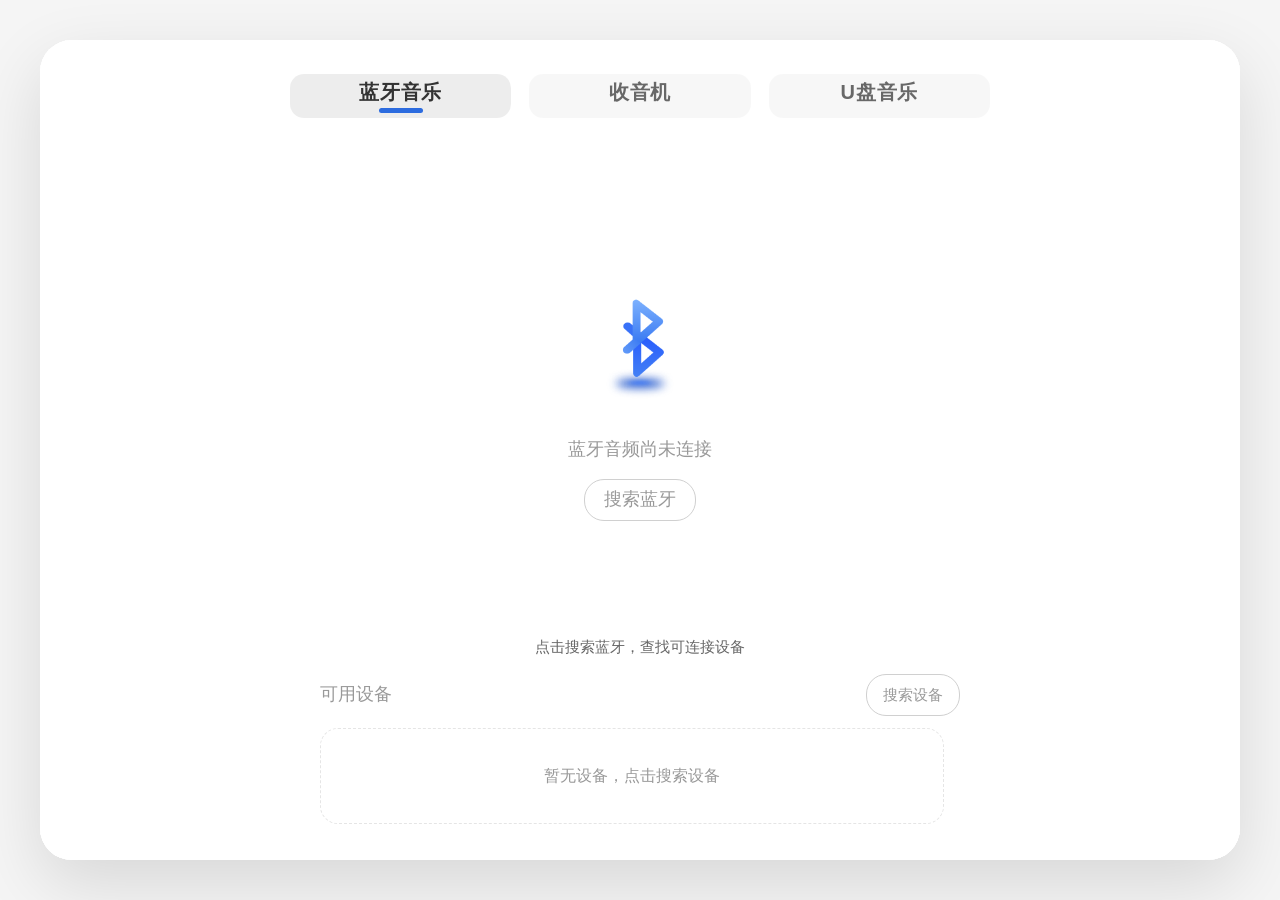
==== commit ab60383a: "music1.2" ====
--- a/web-player/index.html
+++ b/web-player/index.html
@@ -4,37 +4,16 @@
   <meta charset="UTF-8" />
   <meta name="viewport" content="width=device-width, initial-scale=1.0, viewport-fit=cover" />
   <title>三一音乐</title>
-  <link rel="stylesheet" href="./styles.css?v=20260715-layout" />
+  <link rel="stylesheet" href="./styles.css?v=20260727-remove-local" />
 </head>
 <body>
   <main class="shell" aria-label="音乐播放器">
     <section class="player-panel" aria-labelledby="appTitle">
       <nav class="tabs" aria-label="音乐来源">
-        <button class="tab" data-module="bluetooth" type="button">蓝牙音乐</button>
+        <button class="tab is-active" data-module="bluetooth" type="button" aria-current="page">蓝牙音乐</button>
         <button class="tab" data-module="radio" type="button">收音机</button>
         <button class="tab" data-module="usb" type="button">U盘音乐</button>
-        <button class="tab is-active" data-module="local" type="button" aria-current="page">本地音乐</button>
       </nav>
-
-      <div class="hero module-panel is-active" id="localModule">
-        <div class="album-container">
-          <div class="album-wrap" id="dropZone">
-            <img class="album-art" src="./assets/album-cover.png" srcset="./assets/album-cover.png 1x, ./assets/album-cover.png 2x" sizes="(max-width: 767px) 42vw, (max-width: 1199px) 28vw, 220px" alt="专辑封面" />
-            <div class="drop-hint">
-              <strong>拖拽音频到这里</strong>
-              <span>支持 MP3 / WAV / OGG / M4A / LRC</span>
-            </div>
-          </div>
-          <div class="track-meta">
-            <h2 id="trackTitle">See You Again</h2>
-            <p id="trackArtist">Charlie Puth</p>
-          </div>
-        </div>
-      </div>
-
-      <div class="visualizer-row module-panel is-active" id="localVisualizer">
-        <canvas class="audio-visualizer" aria-hidden="true"></canvas>
-      </div>
 
       <div class="side-actions">
         <button class="track-action-button" id="favoritePanelBtn" type="button" title="收藏列表" aria-controls="favoritePanel" aria-expanded="false">
@@ -45,44 +24,15 @@
         </button>
       </div>
 
-      <section class="transport module-panel is-active" id="localTransport" aria-label="本地音乐播放控制">
-        <div class="progress-row">
-          <span id="currentTime">0:00</span>
-          <input id="progress" class="range progress" type="range" min="0" max="100" value="0" step="0.1" aria-label="播放进度" />
-          <span id="duration">0:00</span>
-        </div>
-        <div class="controls">
-          <button class="icon-button favorite-toggle" id="favoriteToggleBtn" type="button" title="收藏当前曲目" aria-pressed="false">♡</button>
-          <button class="icon-button" id="prevBtn" type="button" title="上一首">◀</button>
-          <button class="play-button" id="playPauseBtn" type="button" title="播放/暂停" aria-pressed="false">
-          <span class="play-icon" aria-hidden="true">▶</span>
-          <span class="pause-icon" aria-hidden="true">❚❚</span>
-        </button>
-          <button class="icon-button" id="nextBtn" type="button" title="下一首">▶</button>
-          <button class="icon-button play-mode-button" id="repeatBtn" type="button" title="顺序播放" aria-label="顺序播放" aria-pressed="false"><span class="sequence-icon" aria-hidden="true"><i></i><i></i><i></i></span></button>
-          <button class="visually-hidden" id="shuffleBtn" type="button" title="随机播放" aria-pressed="false" tabindex="-1">Shuffle</button>
-          <button class="visually-hidden" id="stopBtn" type="button" title="停止" tabindex="-1">Stop</button>
-        </div>
-        <div class="volume-row">
-          <span>音量</span>
-          <input id="volume" class="range" type="range" min="0" max="1" value="0.8" step="0.01" aria-label="音量" />
-          <strong id="volumeValue">80%</strong>
-        </div>
-      </section>
-
       <section class="feature-module usb-module module-panel" id="usbModule" aria-label="U盘音乐">
         <div class="hero" id="usbHero">
           <div class="album-container">
             <div class="album-wrap" id="usbDropZone">
-              <img class="album-art" src="./assets/album-cover.png" srcset="./assets/album-cover.png 1x, ./assets/album-cover.png 2x" sizes="(max-width: 767px) 42vw, (max-width: 1199px) 28vw, 220px" alt="专辑封面" />
-              <div class="drop-hint">
-                <strong>等待USB设备连接</strong>
-                <span>支持 MP3 / WAV / OGG / M4A</span>
-              </div>
+              <img class="album-art" src="./assets/black-vinyl.svg" alt="专辑封面" />
             </div>
             <div class="track-meta">
               <h2 id="usbTrackTitle">未选择音乐</h2>
-              <p id="usbTrackMeta">等待USB设备连接</p>
+              <p id="usbTrackMeta">点击上方播放按钮开始</p>
             </div>
           </div>
         </div>
@@ -212,22 +162,57 @@
     </section>
 
     <aside class="drawer-panel favorite-panel" id="favoritePanel" aria-labelledby="favoriteTitle" aria-hidden="true">
-      <div class="playlist-head"><div><p class="eyebrow">Favorite List</p><h2 id="favoriteTitle">收藏列表 <span id="favoriteCount">(0)</span></h2></div><button class="drawer-close" data-close-panel type="button" title="关闭收藏列表">×</button></div>
+      <div class="sheet-handle" data-drag-handle="favorite" role="slider" aria-label="拖动收起面板" tabindex="0">
+        <span class="sheet-handle-bar" aria-hidden="true"></span>
+      </div>
+      <div class="playlist-head sheet-head">
+        <div class="sheet-head-left">
+          <button class="sheet-play-btn" id="favoritePlayBtn" type="button" title="播放/暂停" aria-pressed="false">
+            <img class="sheet-icon-play" src="./assets/playlist-icons/play.svg" alt="播放" />
+            <img class="sheet-icon-pause" src="./assets/playlist-icons/pause.svg" alt="暂停" />
+          </button>
+          <h2 id="favoriteTitle">收藏列表 <span id="favoriteCount">(0)</span></h2>
+          <button class="sheet-mode-btn" id="favoritePlayModeBtn" type="button" title="随机播放" aria-label="随机播放">
+            <img class="sheet-icon-mode" src="./assets/playlist-icons/shuffle.svg" alt="随机播放" />
+          </button>
+        </div>
+        <div class="sheet-head-right">
+          <button class="sheet-edit-btn" id="favoriteEditBtn" type="button" title="编辑" aria-label="编辑">
+            <img class="sheet-icon-edit" src="./assets/playlist-icons/edit.svg" alt="编辑" />
+          </button>
+        </div>
+      </div>
       <ol class="playlist" id="favoriteList" aria-live="polite"></ol>
     </aside>
 
     <aside class="drawer-panel playlist-panel" id="playlistPanel" aria-labelledby="playlistTitle" aria-hidden="true">
-      <div class="playlist-head"><div><p class="eyebrow">Music List</p><h2 id="playlistTitle">音乐列表 <span id="trackCount">(0)</span></h2></div><label class="import-button" id="importButton">导入音乐<input id="fileInput" type="file" accept="audio/*,.mp3,.wav,.ogg,.m4a,.aac,.flac,.opus" multiple /></label><button class="scan-button" id="playlistScanBtn" type="button">扫描文件</button><button class="drawer-close" data-close-panel type="button" title="关闭播放列表">×</button></div>
-      <div class="playlist-tools"><input id="searchInput" type="search" placeholder="搜索歌曲或歌手" aria-label="搜索播放列表" /><button id="clearBtn" type="button">清空列表</button><button id="usbSortBtn" type="button" class="sort-button">排序</button></div>
-      <section class="import-progress-panel" id="importProgressPanel" aria-live="polite" aria-hidden="true"><div class="import-progress-head"><strong id="importProgressTitle">导入准备中</strong><span id="importProgressCount">0/0</span></div><div class="import-progress-bar" aria-hidden="true"><i id="importProgressFill"></i></div><ol class="import-status-list" id="importStatusList"></ol><div class="import-result" id="importResult" hidden><p id="importResultSummary"></p><ul id="importFailedList"></ul></div></section>
+      <div class="sheet-handle" data-drag-handle="playlist" role="slider" aria-label="拖动收起面板" tabindex="0">
+        <span class="sheet-handle-bar" aria-hidden="true"></span>
+      </div>
+      <div class="playlist-head sheet-head">
+        <div class="sheet-head-left">
+          <button class="sheet-play-btn" id="playlistPlayBtn" type="button" title="播放/暂停" aria-pressed="false">
+            <img class="sheet-icon-play" src="./assets/playlist-icons/play.svg" alt="播放" />
+            <img class="sheet-icon-pause" src="./assets/playlist-icons/pause.svg" alt="暂停" />
+          </button>
+          <h2 id="playlistTitle">音乐列表 <span id="trackCount">(0)</span></h2>
+          <button class="sheet-mode-btn" id="playlistPlayModeBtn" type="button" title="随机播放" aria-label="随机播放">
+            <img class="sheet-icon-mode" src="./assets/playlist-icons/shuffle.svg" alt="随机播放" />
+          </button>
+        </div>
+        <div class="sheet-head-right">
+          <button class="sheet-edit-btn" id="playlistEditBtn" type="button" title="编辑" aria-label="编辑">
+            <img class="sheet-icon-edit" src="./assets/playlist-icons/edit.svg" alt="编辑" />
+          </button>
+        </div>
+      </div>
       <ol class="playlist" id="playlist" aria-live="polite"></ol>
-      <footer class="tips"><span>Space 播放/暂停</span><span>← / → 快退快进</span><span>↑ / ↓ 调节音量</span></footer>
     </aside>
 
     <div class="usb-toast" id="usbToast" role="status" aria-live="polite"></div>
     <button class="drawer-backdrop" id="drawerBackdrop" type="button" aria-label="关闭面板"></button>
   </main>
   <audio id="audio">
-  <script src="./app.js?v=20260715-layout"></script>
+  <script src="./app.js?v=20260727-remove-local"></script>
 </body>
 </html>
--- a/web-player/styles.css
+++ b/web-player/styles.css
@@ -148,14 +148,13 @@
   --dialog-bg: rgba(17, 23, 42, 0.96);
   --dialog-now-playing-bg: rgba(8, 12, 27, 0.42);
   --dialog-summary-bg: rgba(8, 12, 27, 0.36);
-  --import-panel-bg: rgba(8, 12, 27, 0.46);
   --playlist-input-bg: rgba(13, 18, 34, 0.82);
   --preset-name-color: rgba(255, 255, 255, 0.56);
   --blue-hover: #377cff;
-  --import-error-text: #ffb1b1;
   --bluetooth-device-meta-color: #f2f6ff;
   --bluetooth-track-meta-color: #d8e2ff;
   --bluetooth-track-meta-playing-color: #828282;
+  --icon-filter: brightness(0) invert(1);
   /* Native Android injects the real status-bar inset; CSS env() remains as a browser fallback. */
   --native-status-bar-top: 24px;
   --status-gap: 8px;
@@ -193,21 +192,13 @@
   align-items: center;
   justify-content: center;
 }
-body:not(.module-local) #localModule,
-body:not(.module-local) #localTransport {
-  display: none !important;
-}
-
 body.module-bluetooth .bluetooth-module { display: flex; align-items: center; justify-content: center; }
 body.module-radio .radio-module { display: flex; align-items: center; justify-content: center; }
 body.module-usb .usb-module { display: block; }
-body.module-usb #localModule,
-body.module-usb #localTransport {
-  display: none !important;
-}
 body.module-radio .side-actions { display: none; }
-
-.tabs { position: absolute; left: max(16px, env(safe-area-inset-left)); right: max(16px, env(safe-area-inset-right)); top: var(--status-safe-top); z-index: 5; display: grid; grid-template-columns: repeat(4, minmax(0, 1fr)); gap: 8px; max-width: 680px; margin: 0 auto; }
+body.module-bluetooth .side-actions { display: none; }
+
+.tabs { position: absolute; left: max(16px, env(safe-area-inset-left)); right: max(16px, env(safe-area-inset-right)); top: var(--status-safe-top); z-index: 5; display: grid; grid-template-columns: repeat(3, minmax(0, 1fr)); gap: 8px; max-width: 680px; margin: 0 auto; }
 .tab { position: relative; min-height: 44px; padding: 0 8px 8px; border-radius: 14px; color: var(--white-58); background: var(--white-03); font-size: clamp(14px, 4vw, 18px); font-weight: 600; letter-spacing: .04em; }
 .tab.is-active { color: var(--text); background: var(--white-07); }
 .tab.is-active::after { position: absolute; left: 50%; bottom: 5px; width: 44px; height: 5px; content: ""; border-radius: 999px; transform: translateX(-50%); background: var(--blue); }
@@ -271,7 +262,7 @@
 .range::-webkit-slider-thumb { width: 20px; height: 20px; appearance: none; border: 0; border-radius: 50%; background: var(--progress-thumb); box-shadow: 0 0 0 4px var(--progress-thumb-shadow); }
 .range::-moz-range-thumb { width: 20px; height: 20px; border: 0; border-radius: 50%; background: var(--progress-thumb); box-shadow: 0 0 0 4px var(--progress-thumb-shadow); }
 .controls { display: grid; grid-template-columns: repeat(5, minmax(44px, 1fr)); align-items: center; justify-items: center; gap: 10px; width: 100%; max-width: 620px; margin: 0 auto; }
-.icon-button, .play-button, .import-button, .playlist-tools button, .drawer-close, .side-button, .feature-button, .device-connect, .preset-button, .mini-button { display: inline-flex; align-items: center; justify-content: center; transition: background-color 160ms ease, color 160ms ease, opacity 160ms ease, transform 160ms ease, box-shadow 160ms ease; }
+.icon-button, .play-button, .playlist-tools button, .drawer-close, .side-button, .feature-button, .device-connect, .preset-button, .mini-button { display: inline-flex; align-items: center; justify-content: center; transition: background-color 160ms ease, color 160ms ease, opacity 160ms ease, transform 160ms ease, box-shadow 160ms ease; }
 .icon-button { width: 48px; height: 48px; padding: 0; border-radius: 50%; color: var(--text); background: var(--white-06); font-size: 26px; line-height: 1; }
 .icon-button:hover, .icon-button:focus-visible, .icon-button[aria-pressed="true"] { color: var(--text); background: rgba(45,108,223,.24); }
 .play-mode-button { color: var(--text); font-size: 0; font-weight: 700; }
@@ -313,8 +304,37 @@
 
 .drawer-backdrop { position: absolute; inset: 0; z-index: 6; background: var(--black-3); opacity: 0; pointer-events: none; transition: opacity 220ms ease; }
 .shell.has-drawer .drawer-backdrop { opacity: 1; pointer-events: auto; }
-.drawer-panel { position: absolute; top: 0; right: 0; z-index: 7; width: min(92vw, 420px); height: 100%; display: flex; min-width: 0; flex-direction: column; padding: max(22px, env(safe-area-inset-top)) 18px max(22px, env(safe-area-inset-bottom)); background: var(--surface-strong); border-left: 1px solid var(--line); box-shadow: -28px 0 68px var(--black-44); transform: translateX(104%); opacity: 0; pointer-events: none; transition: transform 260ms cubic-bezier(.22,1,.36,1), opacity 200ms ease; }
-.drawer-panel.is-open { transform: translateX(0); opacity: 1; pointer-events: auto; }
+.drawer-panel { position: absolute; bottom: 0; left: 0; right: 0; z-index: 7; height: 605px; display: flex; min-width: 0; flex-direction: column; padding: 8px 18px max(22px, env(safe-area-inset-bottom)); background: var(--surface-strong); border-top-left-radius: 20px; border-top-right-radius: 20px; box-shadow: 0 -12px 40px var(--black-44); transform: translateY(100%); opacity: 0; pointer-events: none; transition: transform 300ms cubic-bezier(.22,1,.36,1), opacity 200ms ease; overflow: hidden; }
+.drawer-panel.is-open { transform: translateY(0); opacity: 1; pointer-events: auto; }
+.drawer-panel.is-dragging { transition: none; }
+.drawer-panel.is-hidden { transform: translateY(calc(100% - 30px)); }
+.sheet-handle { display: flex; align-items: center; justify-content: center; padding: 8px 0 12px; cursor: grab; touch-action: pan-y; user-select: none; }
+.sheet-handle:active { cursor: grabbing; }
+.sheet-handle-bar { display: block; width: 40px; height: 4px; border-radius: 2px; background: var(--muted); opacity: 0.5; }
+.sheet-head { display: flex; align-items: center; justify-content: space-between; gap: 10px; padding-bottom: 12px; border-bottom: 1px solid var(--line); flex-shrink: 0; }
+.sheet-head-left { display: flex; align-items: center; gap: 10px; min-width: 0; }
+.sheet-head-left h2 { font-size: clamp(18px, 5vw, 22px); font-weight: 700; line-height: 1.25; margin-right: 4px; }
+.sheet-head-right { display: flex; align-items: center; gap: 10px; flex-shrink: 0; }
+.sheet-play-btn { width: 36px; height: 36px; padding: 0; border-radius: 50%; color: var(--white); background: var(--blue); display: inline-flex; align-items: center; justify-content: center; transition: background-color 160ms ease, transform 160ms ease; }
+.sheet-play-btn:hover { background: var(--blue-hover); }
+.sheet-play-btn:active { transform: scale(0.94); }
+.sheet-play-btn .sheet-icon-pause { display: none; }
+.sheet-play-btn[aria-pressed="true"] .sheet-icon-play { display: none; }
+.sheet-play-btn[aria-pressed="true"] .sheet-icon-pause { display: block; }
+.sheet-play-btn img { width: 18px; height: 18px; filter: brightness(0) invert(1); }
+.sheet-mode-btn { width: 36px; height: 36px; padding: 0; border-radius: 50%; color: var(--muted-strong); background: var(--white-08); display: inline-flex; align-items: center; justify-content: center; transition: background-color 160ms ease, color 160ms ease; }
+.sheet-mode-btn:hover { background: var(--white-14); color: var(--text); }
+.sheet-mode-btn img { width: 18px; height: 18px; filter: var(--icon-filter); }
+.sheet-mode-btn[data-mode="loop-single"] { background: rgba(45,108,223,.24); color: var(--blue); }
+.sheet-mode-btn[data-mode="shuffle"] { background: rgba(255,255,255,.12); color: var(--text); }
+.sheet-edit-btn { width: 36px; height: 36px; padding: 0; border-radius: 50%; color: var(--muted-strong); background: var(--white-08); display: inline-flex; align-items: center; justify-content: center; transition: background-color 160ms ease, color 160ms ease; }
+.sheet-edit-btn:hover { background: var(--white-14); color: var(--text); }
+.sheet-edit-btn.is-active { background: var(--blue); color: var(--white); }
+.sheet-edit-btn img { width: 18px; height: 18px; filter: var(--icon-filter); }
+.playlist-tools { flex-shrink: 0; }
+.playlist { flex: 1; min-height: 0; margin: 0; padding: 8px 4px 0; list-style: none; overflow-y: auto; overscroll-behavior: contain; touch-action: pan-y; }
+.playlist::-webkit-scrollbar, .device-list::-webkit-scrollbar { width: 4px; }
+.playlist::-webkit-scrollbar-thumb, .device-list::-webkit-scrollbar-thumb { border-radius: 999px; background: var(--scrollbar-thumb); }
 .usb-toast { position: absolute; left: 50%; top: calc(var(--status-safe-top) + 54px); z-index: 12; max-width: min(86vw, 520px); padding: 10px 16px; border: 1px solid var(--white-14); border-radius: 999px; color: var(--white); background: var(--black-86); box-shadow: 0 14px 34px var(--black-32); opacity: 0; pointer-events: none; transform: translate(-50%, -12px); transition: opacity 180ms ease, transform 180ms ease; }
 .usb-toast.is-visible { opacity: 1; transform: translate(-50%, 0); }
 .feature-module.usb-module { display: none; position: absolute; inset: 0; left: 0; right: 0; top: 0; bottom: 0; overflow: visible; padding: 0; }
@@ -337,59 +357,47 @@
 .usb-song-item.is-active { color: var(--text); }
 .usb-song-item strong, .usb-song-item span { overflow: hidden; text-overflow: ellipsis; white-space: nowrap; }
 .usb-song-item span { color: var(--muted); font-size: 12px; }
-.playlist-head, .playlist-tools, .tips { display: flex; align-items: center; }
-.playlist-head { justify-content: space-between; gap: 10px; }
-.playlist-head .eyebrow { display: block; color: var(--muted); font-size: 12px; letter-spacing: .18em; text-transform: uppercase; }
-.playlist-head h2 { margin-top: 6px; font-size: clamp(21px, 6vw, 26px); font-weight: 700; line-height: 1.25; }
-#trackCount, #favoriteCount { color: var(--muted); font-size: 16px; }
-.import-button { position: relative; flex: 0 0 auto; min-width: 88px; height: 44px; padding: 0 14px; overflow: hidden; border-radius: 999px; color: var(--white); background: var(--blue); font-size: 14px; font-weight: 700; cursor: pointer; }
-.import-button input { position: absolute; inset: 0; opacity: 0; cursor: pointer; }
-.playlist-head .scan-button { flex: 0 0 auto; min-width: 88px; height: 44px; padding: 0 14px; border-radius: 999px; color: var(--white); background: var(--blue); font-size: 14px; font-weight: 700; cursor: pointer; display: none; }
-body.module-usb .playlist-head .scan-button { display: inline-flex; align-items: center; justify-content: center; }
-body.module-usb .playlist-head .import-button { display: none; }
-.drawer-close { flex: 0 0 auto; width: 44px; height: 44px; border-radius: 50%; color: var(--text); background: var(--white-09); font-size: 26px; }
-.playlist-tools { gap: 10px; margin-top: 20px; }
-.playlist-tools input { width: 100%; min-width: 0; height: 44px; padding: 0 14px; border: 1px solid var(--line); border-radius: 14px; color: var(--text); background: var(--playlist-input-bg); outline: none; font-size: 15px; }
-.playlist-tools button { flex: 0 0 auto; min-height: 44px; padding: 0 14px; border-radius: 14px; color: var(--muted-strong); background: var(--white-08); }
-.playlist-tools .scan-button { color: var(--blue); background: rgba(45,108,223,.18); }
-.playlist-tools .sort-button { display: none; }
-body.module-usb .playlist-tools .sort-button { display: inline-flex; align-items: center; justify-content: center; color: var(--blue); background: rgba(45,108,223,.18); }
-.playlist-tools .scan-button:hover, .playlist-tools .scan-button:focus-visible { background: rgba(45,108,223,.28); }
-.import-progress-panel { display: none; margin-top: 14px; padding: 12px; border: 1px solid var(--white-12); border-radius: 16px; background: var(--import-panel-bg); }
-.import-progress-panel.is-visible { display: block; }
-.import-progress-head { display: flex; align-items: center; justify-content: space-between; gap: 12px; color: var(--muted-strong); font-size: 13px; }
-.import-progress-head strong { min-width: 0; overflow: hidden; color: var(--text); text-overflow: ellipsis; white-space: nowrap; }
-.import-progress-head span { flex: 0 0 auto; color: var(--muted); font-variant-numeric: tabular-nums; }
-.import-progress-bar { height: 6px; margin-top: 10px; overflow: hidden; border-radius: 999px; background: var(--white-12); }
-.import-progress-bar i { display: block; width: 0; height: 100%; border-radius: inherit; background: var(--blue); transition: width 160ms ease; }
-.import-status-list { max-height: 132px; margin: 10px 0 0; padding: 0; list-style: none; overflow-y: auto; overscroll-behavior: contain; }
-.import-status-item { display: grid; grid-template-columns: minmax(0,1fr) auto; align-items: center; gap: 10px; padding: 7px 0; color: var(--muted); font-size: 12px; border-top: 1px solid var(--white-08); }
-.import-status-item strong { min-width: 0; overflow: hidden; color: var(--muted-strong); font-weight: 500; text-overflow: ellipsis; white-space: nowrap; }
-.import-status-item span { max-width: 160px; overflow: hidden; text-align: right; text-overflow: ellipsis; white-space: nowrap; }
-.import-status-item.is-processing span { color: var(--feature-info); }
-.import-status-item.is-success span { color: var(--feature-success); }
-.import-status-item.is-error span { color: var(--feature-error); }
-.import-result { margin-top: 10px; padding-top: 10px; border-top: 1px solid var(--white-1); color: var(--muted-strong); font-size: 12px; }
-.import-result p { margin: 0; color: var(--text); }
-.import-result ul { max-height: 92px; margin: 8px 0 0; padding: 0; list-style: none; overflow-y: auto; }
-.import-result li { display: grid; grid-template-columns: minmax(0, 1fr) minmax(96px, 46%); gap: 8px; padding: 5px 0; color: var(--import-error-text); }
-.import-result strong, .import-result span { min-width: 0; overflow: hidden; text-overflow: ellipsis; white-space: nowrap; }
-.import-result span { text-align: right; }
-.playlist { flex: 1; min-height: 0; margin: 20px -8px 0 0; padding: 0 8px 0 0; list-style: none; overflow-y: auto; overscroll-behavior: contain; touch-action: pan-y; }
+.playlist-head, .tips { display: flex; align-items: center; }
+.tips { flex-wrap: wrap; gap: 8px; margin-top: 12px; color: var(--muted); font-size: 12px; }
+.tips span { padding: 5px 8px; border-radius: 999px; background: var(--white-06); }
+.playlist { flex: 1; min-height: 0; margin: 0; padding: 8px 4px 0; list-style: none; overflow-y: auto; overscroll-behavior: contain; touch-action: pan-y; }
 .playlist::-webkit-scrollbar, .device-list::-webkit-scrollbar { width: 6px; }
 .playlist::-webkit-scrollbar-thumb, .device-list::-webkit-scrollbar-thumb { border-radius: 999px; background: var(--scrollbar-thumb); }
-.track-item { display: grid; grid-template-columns: 34px minmax(0, 1fr) 36px auto; align-items: center; gap: 10px; padding: 13px 8px; border-bottom: 1px solid var(--line); color: var(--muted-strong); cursor: pointer; }
-.track-item:hover, .track-item.is-active { color: var(--text); background: var(--white-07); }
-.track-item.is-active { border-radius: 14px; }
-.track-index { color: var(--muted); font-variant-numeric: tabular-nums; }
-.track-name { min-width: 0; }
-.track-name strong, .track-name span { display: block; overflow: hidden; text-overflow: ellipsis; white-space: nowrap; }
-.track-name strong { font-weight: 600; }
-.track-name span { margin-top: 4px; color: var(--muted); font-size: 14px; }
-.track-source { flex: 0 0 auto; padding: 2px 6px; border-radius: 4px; color: var(--blue); background: rgba(45,108,223,.16); font-size: 11px; font-weight: 600; text-align: center; }
-.scan-header { display: flex; justify-content: center; padding: 8px 0; border-bottom: 1px solid var(--line); }
-.scan-header .scan-button { padding: 6px 16px; border-radius: 16px; color: var(--blue); background: rgba(45,108,223,.18); font-size: 13px; font-weight: 600; }
-.track-actions { display: flex; gap: 8px; }
+.track-item { display: grid; grid-template-columns: 24px 36px minmax(0, 1fr) auto 24px; align-items: center; gap: 10px; padding: 10px 8px; border-bottom: 1px solid var(--line); color: var(--muted-strong); cursor: pointer; transition: background-color 160ms ease, transform 160ms ease, box-shadow 160ms ease; }
+.track-item:hover { background: var(--white-05); }
+.track-item.is-active { background: rgba(45,108,223,.12); border-radius: 10px; }
+.track-item.is-dragging { opacity: 0.5; transform: scale(1.02); box-shadow: 0 4px 16px var(--black-24); z-index: 10; position: relative; }
+.track-item.is-drag-over { border-top: 2px solid var(--blue); }
+.track-item.is-playing .track-playing-icon { display: block; }
+.track-item.is-playing .track-index { display: none; }
+.track-drag-handle { width: 24px; height: 30px; padding: 0; border-radius: 6px; color: var(--muted); background: transparent; display: inline-flex; align-items: center; justify-content: center; flex-shrink: 0; transition: color 160ms ease, background-color 160ms ease; border: none; cursor: grab; }
+.track-drag-handle:hover { background: var(--white-08); color: var(--text); }
+.track-drag-handle:active { cursor: grabbing; }
+.track-drag-handle img { width: 16px; height: 20px; filter: var(--icon-filter); pointer-events: none; }
+.track-index { color: var(--muted); font-variant-numeric: tabular-nums; font-size: 13px; text-align: center; }
+.track-playing-icon { display: none; width: 20px; height: 20px; }
+.track-playing-icon img { width: 100%; height: 100%; }
+.track-cover { width: 36px; height: 36px; border-radius: 8px; background: var(--white-08); overflow: hidden; display: flex; align-items: center; justify-content: center; flex-shrink: 0; }
+.track-cover img { width: 100%; height: 100%; object-fit: cover; }
+.track-info { min-width: 0; display: flex; flex-direction: column; gap: 2px; }
+.track-info .track-name { font-size: 15px; color: var(--text); font-weight: 600; overflow: hidden; text-overflow: ellipsis; white-space: nowrap; }
+.track-info .track-meta { font-size: 12px; color: var(--muted); overflow: hidden; text-overflow: ellipsis; white-space: nowrap; }
+.track-actions { display: flex; gap: 8px; align-items: center; }
+.track-action-btn { width: 30px; height: 30px; padding: 0; border-radius: 50%; color: var(--muted); background: transparent; display: inline-flex; align-items: center; justify-content: center; flex-shrink: 0; transition: color 160ms ease, background-color 160ms ease, transform 160ms ease; border: none; cursor: pointer; }
+.track-action-btn:hover { background: var(--white-08); }
+.track-action-btn:active { transform: scale(0.92); }
+.track-action-btn img { width: 18px; height: 18px; filter: var(--icon-filter); pointer-events: none; }
+.track-play-btn { display: none; }
+.track-item:not(.is-playing) .track-play-btn { display: inline-flex; }
+.track-fav-btn.is-active { color: #ED3434; }
+.track-fav-btn.is-active img { filter: none; }
+.track-delete-btn { display: none; }
+.playlist-panel.is-editing .track-delete-btn,
+.favorite-panel.is-editing .track-delete-btn { display: inline-flex; }
+.playlist-panel.is-editing .track-fav-btn,
+.favorite-panel.is-editing .track-fav-btn { display: none; }
+.playlist-panel.is-editing .track-item,
+.favorite-panel.is-editing .track-item { cursor: default; }
 .mini-button { width: 44px; height: 44px; border-radius: 12px; color: var(--muted-strong); background: var(--white-07); }
 .mini-button.remove:hover { color: var(--feature-error); }
 .mini-button.favorite[aria-pressed="true"] { color: var(--feature-error); }
@@ -569,7 +577,10 @@
   .icon-button { width: 56px; height: 56px; }
   .play-button { width: 76px; height: 76px; }
   .volume-row { font-size: 15px; }
-  .drawer-panel { width: min(48vw, 460px); padding: 34px 28px; }
+  .drawer-panel { width: min(100%, 600px); left: 50%; right: auto; transform: translateX(-50%) translateY(100%); }
+  .drawer-panel.is-open { transform: translateX(-50%) translateY(0); }
+  .drawer-panel.is-dragging { transition: none; }
+  .drawer-panel.is-hidden { transform: translateX(-50%) translateY(calc(100% - 30px)); }
   .feature-module { left: 72px; right: 72px; top: max(118px, var(--module-safe-top)); bottom: 44px; grid-template-columns: minmax(0, 1.08fr) minmax(0, .92fr); align-items: center; gap: 22px; overflow: hidden; }
   .feature-module.is-active { display: grid; }
   .feature-card, .feature-control-card { min-height: 0; }
@@ -590,7 +601,10 @@
   .transport { left: 52%; right: 7%; top: 164px; bottom: 108px; display: flex; flex-direction: column; justify-content: center; gap: 36px; }
   .controls { max-width: 560px; }
   .volume-row { opacity: 1; pointer-events: auto; }
-  .drawer-panel { width: min(38vw, 500px); padding: 42px 34px; }
+  .drawer-panel { width: min(100%, 640px); left: 50%; right: auto; transform: translateX(-50%) translateY(100%); }
+  .drawer-panel.is-open { transform: translateX(-50%) translateY(0); }
+  .drawer-panel.is-dragging { transition: none; }
+  .drawer-panel.is-hidden { transform: translateX(-50%) translateY(calc(100% - 30px)); }
   .feature-module { left: 8%; right: 8%; top: max(128px, var(--module-safe-top)); bottom: 64px; grid-template-columns: minmax(0, 1fr) minmax(360px, .8fr); gap: 28px; }
   .feature-card { padding: 36px; }
   .feature-control-card { padding: 30px 34px; }
@@ -1089,14 +1103,13 @@
     --dialog-bg: rgba(255, 255, 255, 0.96);
     --dialog-now-playing-bg: rgba(0, 0, 0, 0.06);
     --dialog-summary-bg: rgba(0, 0, 0, 0.04);
-    --import-panel-bg: rgba(0, 0, 0, 0.06);
     --playlist-input-bg: rgba(255, 255, 255, 0.8);
     --preset-name-color: rgba(0, 0, 0, 0.56);
     --blue-hover: #377cff;
-    --import-error-text: #c62828;
     --bluetooth-device-meta-color: #666666;
     --bluetooth-track-meta-color: #666666;
     --bluetooth-track-meta-playing-color: #999999;
+    --icon-filter: brightness(0);
   }
 
   html, body {
@@ -1138,10 +1151,6 @@
     color: #333333;
   }
 
-  .import-result li {
-    color: #c62828;
-  }
-
   .bluetooth-player h2 {
     text-shadow: none;
   }
